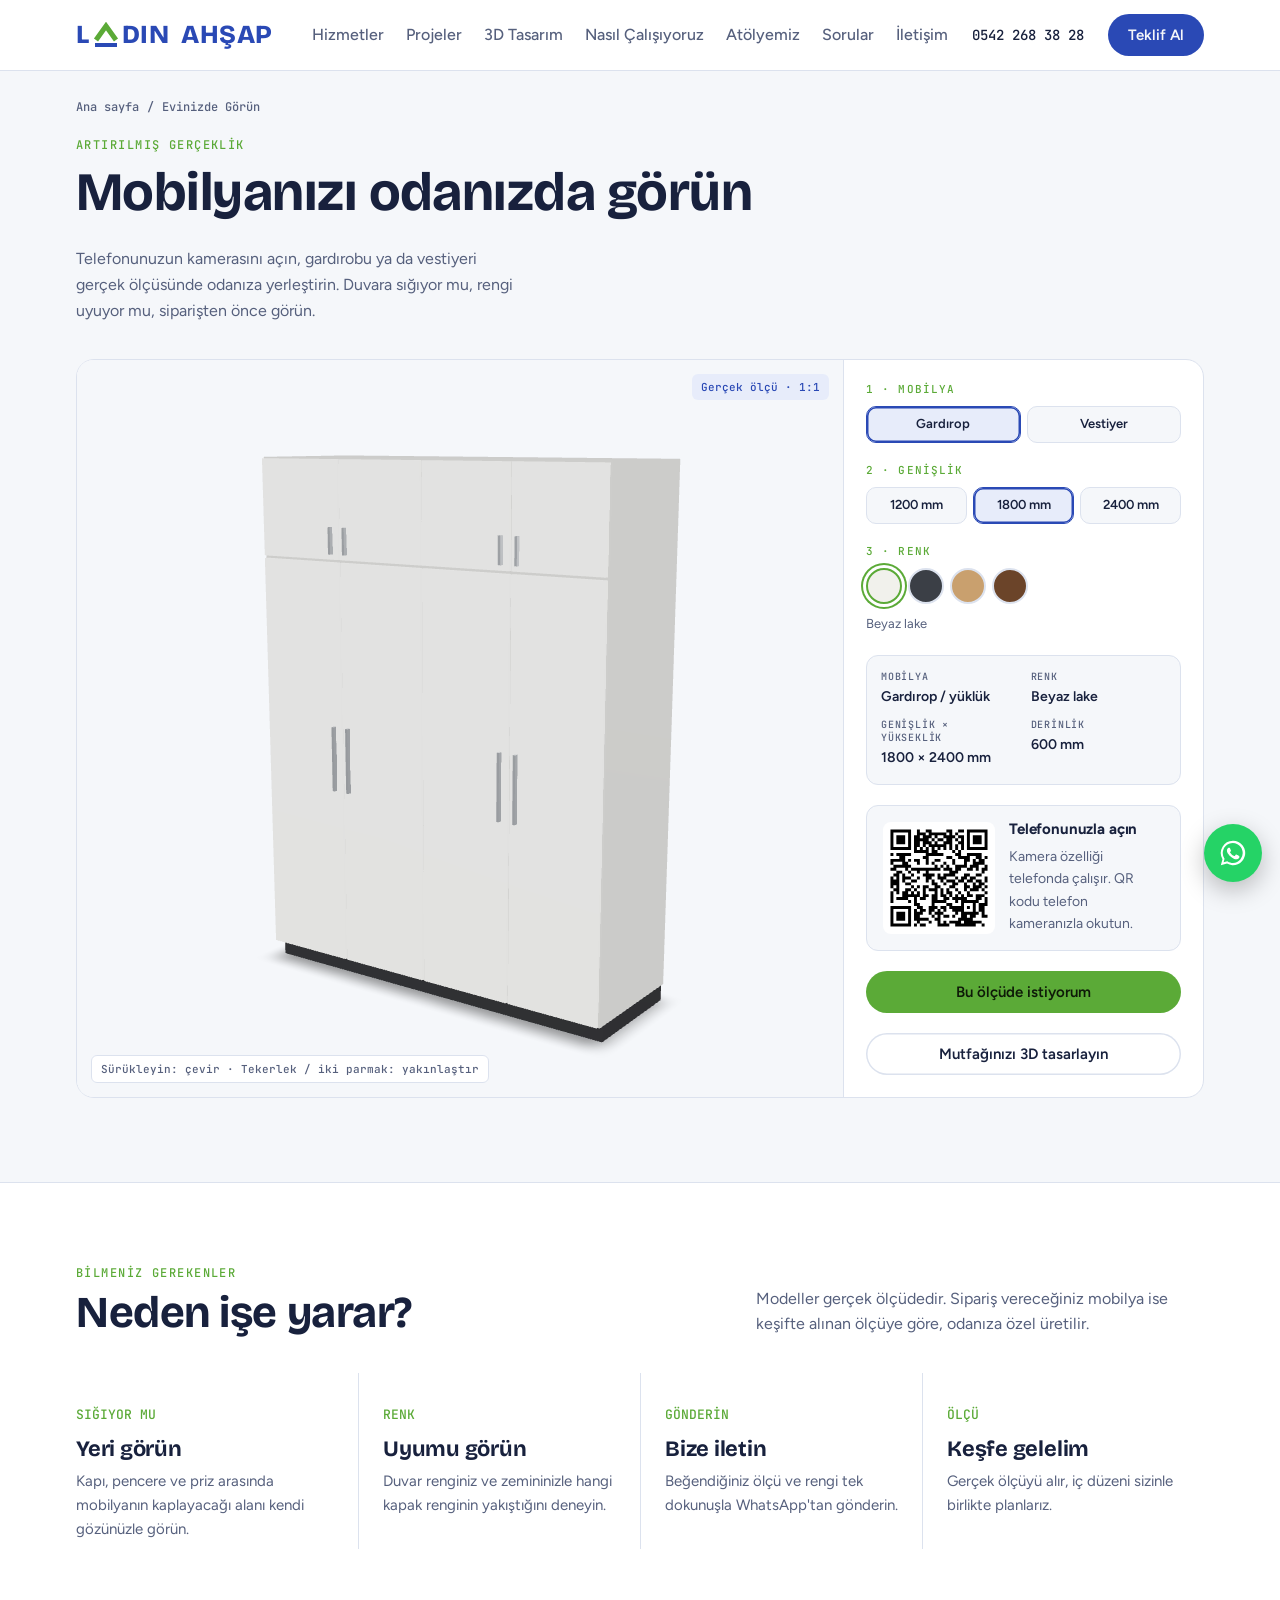
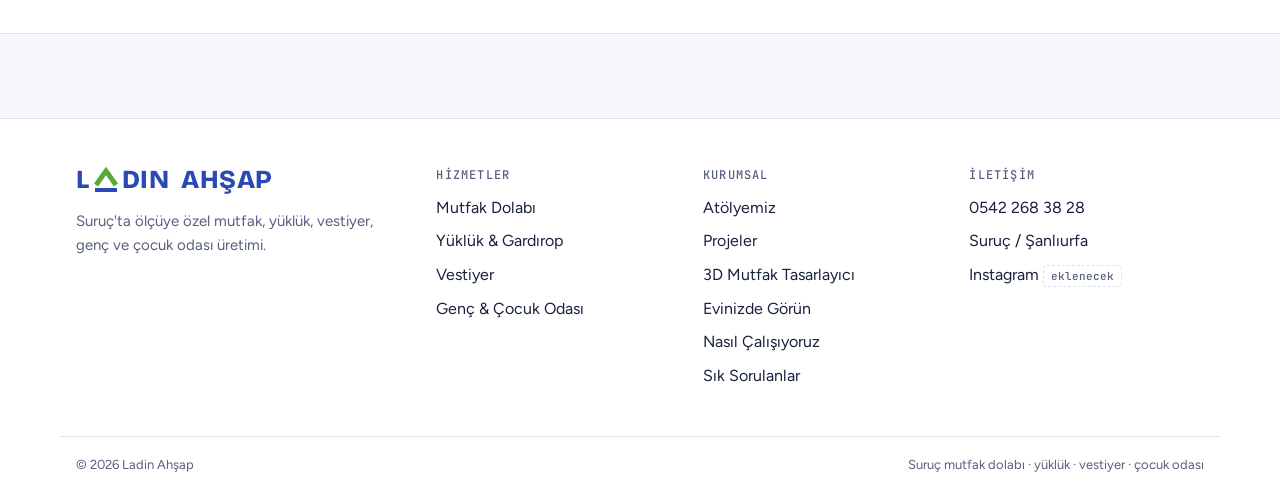
==== evinizde-gorun.html @ 5498b919 "Ladin Ahşap web sitesi önizleme" ====
<!doctype html>
<html lang="tr">
<head>
<meta charset="utf-8">
<meta name="robots" content="noindex, nofollow">
<meta name="viewport" content="width=device-width, initial-scale=1, viewport-fit=cover">
<title>Evinizde Görün · Ladin Ahşap Suruç</title>
<meta name="description" content="Gardırop ve vestiyeri telefon kameranızla gerçek ölçüsünde odanıza yerleştirin. Genişlik ve renk seçin, beğendiğinizi WhatsApp ile gönderin.">
<meta property="og:title" content="Evinizde Görün · Ladin Ahşap Suruç">
<meta property="og:description" content="Gardırop ve vestiyeri telefon kameranızla gerçek ölçüsünde odanıza yerleştirin. Genişlik ve renk seçin, beğendiğinizi WhatsApp ile gönderin.">
<meta property="og:type" content="website">
<meta property="og:locale" content="tr_TR">
<link rel="preconnect" href="https://fonts.googleapis.com">
<link rel="preconnect" href="https://fonts.gstatic.com" crossorigin>
<link rel="stylesheet" href="https://fonts.googleapis.com/css2?family=Bricolage+Grotesque:opsz,wght@12..96,500;12..96,700;12..96,800&family=Figtree:wght@400;500;600;700&family=JetBrains+Mono:wght@500&display=swap">
<link rel="stylesheet" href="css/site.css">
<link rel="icon" href="favicon.svg" type="image/svg+xml">
</head>
<body>

<header>
  <div class="wrap bar">
    <a class="logo" href="index.html" aria-label="Ladin Ahşap ana sayfa">
      <span>L</span>
      <svg viewBox="0 0 26 26" aria-hidden="true"><polyline points="3,18 13,4 23,18" fill="none" stroke="var(--green)" stroke-width="5"/><rect x="2" y="21" width="22" height="4" fill="var(--blue)"/></svg>
      <span>DIN</span><span class="w2">AHŞAP</span>
    </a>
    <button class="menu-btn" id="menu-btn" aria-expanded="false" aria-controls="nav" aria-label="Menüyü aç"><span></span></button>
    <nav id="nav" aria-label="Ana menü">
      <a href="index.html#hizmetler">Hizmetler</a>
      <a href="projeler.html">Projeler</a>
      <a href="3d-mutfak.html">3D Tasarım</a>
      <a href="index.html#surec">Nasıl Çalışıyoruz</a>
      <a href="index.html#atolye">Atölyemiz</a>
      <a href="index.html#sss">Sorular</a>
      <a href="index.html#iletisim">İletişim</a>
    </nav>
    <a class="phone" href="tel:+905422683828">0542 268 38 28</a>
    <a class="btn btn-blue" href="index.html#iletisim-yukluk">Teklif Al</a>
  </div>
</header>

<main>
  <div class="wrap"><nav class="crumbs" aria-label="Konum"><a href="index.html">Ana sayfa</a><span>/</span><span>Evinizde Görün</span></nav></div>
  <section class="block" style="padding-top:24px">
    <div class="wrap">
      <div class="head">
        <div><div class="eyebrow">Artırılmış gerçeklik</div><h1 style="font-size:clamp(34px,4.6vw,54px);margin-top:12px">Mobilyanızı odanızda görün</h1></div>
        <p>Telefonunuzun kamerasını açın, gardırobu ya da vestiyeri gerçek ölçüsünde odanıza yerleştirin. Duvara sığıyor mu, rengi uyuyor mu, siparişten önce görün.</p>
      </div>
      <div class="k3d">
        <div class="k3d-stage">
          <model-viewer id="arv" src="modeller/gardirop-1800-beyaz.glb" alt="Gardırop, 1800 mm genişlik, beyaz lake"
            ar ar-modes="webxr scene-viewer quick-look" ar-scale="fixed" ar-placement="floor"
            camera-controls touch-action="pan-y" camera-orbit="35deg 78deg auto" shadow-intensity="1" shadow-softness="0.8"
            environment-image="neutral" exposure="1.05" interaction-prompt="none">
            <button slot="ar-button" class="ar-btn" type="button"><svg viewBox="0 0 24 24" fill="none" stroke="currentColor" stroke-width="2" stroke-linecap="round" stroke-linejoin="round" aria-hidden="true"><path d="M3 7V5a2 2 0 0 1 2-2h2M17 3h2a2 2 0 0 1 2 2v2M21 17v2a2 2 0 0 1-2 2h-2M7 21H5a2 2 0 0 1-2-2v-2"/><path d="M12 7l5 3v5l-5 3-5-3v-5z"/></svg>Odanızda görün</button>
          </model-viewer>
          <span class="k3d-badge">Gerçek ölçü · 1:1</span>
          <p class="k3d-hint">Sürükleyin: çevir · Tekerlek / iki parmak: yakınlaştır</p>
        </div>
        <div class="k3d-panel">
          <div class="k3d-row"><span class="k3d-lbl">1 · Mobilya</span>
            <div class="seg two" id="ar-product" role="group"><button type="button" data-p="gardirop" aria-pressed="true">Gardırop</button><button type="button" data-p="vestiyer" aria-pressed="false">Vestiyer</button></div>
          </div>
          <div class="k3d-row"><span class="k3d-lbl">2 · Genişlik</span><div class="seg three" id="ar-width" role="group"></div></div>
          <div class="k3d-row"><span class="k3d-lbl">3 · Renk</span>
            <div class="k-sw ar-sw" id="ar-color" role="group"><button type="button" class="swatch" style="--c:#F1F1EC" data-c="beyaz" aria-pressed="true" aria-label="Beyaz lake" title="Beyaz lake"></button><button type="button" class="swatch" style="--c:#3B3F46" data-c="antrasit" aria-pressed="false" aria-label="Antrasit lake" title="Antrasit lake"></button><button type="button" class="swatch" style="--c:#C9A06E" data-c="mese" aria-pressed="false" aria-label="Meşe suntalam" title="Meşe suntalam"></button><button type="button" class="swatch" style="--c:#6B4429" data-c="ceviz" aria-pressed="false" aria-label="Ceviz suntalam" title="Ceviz suntalam"></button></div>
            <span class="k-sel" id="ar-cname">Beyaz lake</span>
          </div>
          <div class="k-sum" id="ar-sum" aria-live="polite"></div>
          <div class="ar-box" id="ar-how" hidden>
            <h3>Nasıl kullanılır?</h3>
            <ol><li>"Odanızda görün" butonuna dokunun.</li><li>Telefonu yavaşça yere doğru tutup gezdirin.</li><li>Mobilyayı parmağınızla sürükleyip duvara yaslayın.</li></ol>
          </div>
          <div class="ar-box ar-desk" id="ar-desk" hidden>
            <div id="ar-qr" aria-label="Bu sayfanın QR kodu"></div>
            <div><h3>Telefonunuzla açın</h3><p>Kamera özelliği telefonda çalışır. QR kodu telefon kameranızla okutun.</p></div>
          </div>
          <p class="ar-fail" id="ar-fail" hidden>Kamera açılamadı. Telefonunuzun artırılmış gerçeklik desteği olmayabilir; modeli yine de ekranda çevirip inceleyebilirsiniz.</p>
          <a class="btn btn-green" id="ar-wa" href="https://wa.me/905422683828?text=" target="_blank" rel="noopener">Bu ölçüde istiyorum</a>
          <a class="btn btn-ghost" href="3d-mutfak.html">Mutfağınızı 3D tasarlayın</a>
        </div>
      </div>
    </div>
  </section>

  <section class="block band">
    <div class="wrap">
      <div class="head"><div><div class="eyebrow">Bilmeniz gerekenler</div><h2>Neden işe yarar?</h2></div><p>Modeller gerçek ölçüdedir. Sipariş vereceğiniz mobilya ise keşifte alınan ölçüye göre, odanıza özel üretilir.</p></div>
      <div class="steps">
        <div class="step"><span class="n">SIĞIYOR MU</span><h3>Yeri görün</h3><p>Kapı, pencere ve priz arasında mobilyanın kaplayacağı alanı kendi gözünüzle görün.</p></div>
        <div class="step"><span class="n">RENK</span><h3>Uyumu görün</h3><p>Duvar renginiz ve zemininizle hangi kapak renginin yakıştığını deneyin.</p></div>
        <div class="step"><span class="n">GÖNDERİN</span><h3>Bize iletin</h3><p>Beğendiğiniz ölçü ve rengi tek dokunuşla WhatsApp'tan gönderin.</p></div>
        <div class="step"><span class="n">ÖLÇÜ</span><h3>Keşfe gelelim</h3><p>Gerçek ölçüyü alır, iç düzeni sizinle birlikte planlarız.</p></div>
      </div>
    </div>
  </section>
</main>

<footer>
  <div class="wrap foot">
    <div>
      <span class="logo" aria-label="Ladin Ahşap">
        <span>L</span>
      <svg viewBox="0 0 26 26" aria-hidden="true"><polyline points="3,18 13,4 23,18" fill="none" stroke="var(--green)" stroke-width="5"/><rect x="2" y="21" width="22" height="4" fill="var(--blue)"/></svg>
      <span>DIN</span><span class="w2">AHŞAP</span>
      </span>
      <p>Suruç'ta ölçüye özel mutfak, yüklük, vestiyer, genç ve çocuk odası üretimi.</p>
    </div>
    <div><h4>Hizmetler</h4><ul><li><a href="mutfak-dolabi.html">Mutfak Dolabı</a></li><li><a href="yukluk-gardirop.html">Yüklük & Gardırop</a></li><li><a href="vestiyer.html">Vestiyer</a></li><li><a href="genc-cocuk-odasi.html">Genç & Çocuk Odası</a></li></ul></div>
    <div><h4>Kurumsal</h4><ul><li><a href="index.html#atolye">Atölyemiz</a></li><li><a href="projeler.html">Projeler</a></li><li><a href="3d-mutfak.html">3D Mutfak Tasarlayıcı</a></li><li><a href="evinizde-gorun.html">Evinizde Görün</a></li><li><a href="index.html#surec">Nasıl Çalışıyoruz</a></li><li><a href="index.html#sss">Sık Sorulanlar</a></li></ul></div>
    <div><h4>İletişim</h4><ul><li>0542 268 38 28</li><li>Suruç / Şanlıurfa</li><li>Instagram <span class="draft">eklenecek</span></li></ul></div>
  </div>
  <div class="wrap legal"><span>© 2026 Ladin Ahşap</span><span>Suruç mutfak dolabı · yüklük · vestiyer · çocuk odası</span></div>
</footer>

<a class="wa" href="https://wa.me/905422683828?text=Merhaba%2C%20mutfak%20dolab%C4%B1%20i%C3%A7in%20%C3%B6l%C3%A7%C3%BC%20ve%20fiyat%20almak%20istiyorum." target="_blank" rel="noopener" aria-label="WhatsApp ile yazın">
  <svg viewBox="0 0 32 32" aria-hidden="true"><path fill="#fff" d="M16 3a13 13 0 0 0-11.2 19.6L3 29l6.6-1.7A13 13 0 1 0 16 3Zm0 23.6c-2 0-4-.6-5.7-1.6l-.4-.2-3.9 1 1-3.8-.3-.4A10.6 10.6 0 1 1 16 26.6Zm5.8-7.9c-.3-.2-1.9-.9-2.2-1-.3-.1-.5-.2-.7.2l-1 1.2c-.2.2-.4.2-.7.1a8.7 8.7 0 0 1-4.3-3.8c-.3-.5.3-.5.9-1.6.1-.2 0-.4 0-.5l-1-2.4c-.3-.6-.5-.5-.7-.5h-.6c-.2 0-.6.1-.9.4-.3.3-1.1 1.1-1.1 2.7s1.2 3.2 1.3 3.4c.2.2 2.3 3.5 5.6 4.9 2.1.9 2.9 1 4 .8.6-.1 1.9-.8 2.2-1.5.3-.7.3-1.4.2-1.5-.1-.2-.3-.3-.6-.4Z"/></svg>
</a>
<div class="mbar">
  <a class="btn btn-ghost" href="tel:+905422683828">Ara</a>
  <a class="btn wa-btn" href="https://wa.me/905422683828?text=Merhaba%2C%20mutfak%20dolab%C4%B1%20i%C3%A7in%20%C3%B6l%C3%A7%C3%BC%20ve%20fiyat%20almak%20istiyorum." target="_blank" rel="noopener">WhatsApp'tan Yaz</a>
</div>

<script src="js/site.js"></script>
<script type="module" src="js/vendor/model-viewer.min.js"></script>
<script src="js/vendor/qrcode.min.js"></script>
<script src="js/ar.js"></script>
</body>
</html>
---- css/site.css ----
/* Yerleşim: üretim çizimi dili. Ölçü çizgileri, mm etiketleri, ahşap numuneleri; logo mavisi + yeşil çatı */
:root{
  --paper:#F5F7FA; --surface:#FFFFFF; --ink:#18213D; --muted:#56607D;
  --blue:#2A49B5; --blue-soft:#E7ECFA; --green:#5BAA37; --wood:#B5825A; --line:#DCE2EE;
  --display:"Bricolage Grotesque", "Segoe UI", system-ui, sans-serif;
  --body:"Figtree", "Segoe UI", system-ui, sans-serif;
  --mono:"JetBrains Mono", ui-monospace, Consolas, monospace;
  --gutter:max(16px, env(safe-area-inset-left, 0px));
  --gutter-r:max(16px, env(safe-area-inset-right, 0px));
}
@media (prefers-color-scheme: dark){
  :root:not([data-theme="light"]){
    --paper:#0F1424; --surface:#161D33; --ink:#E7EBF5; --muted:#9BA4C0;
    --blue:#819BF2; --blue-soft:#1E2847; --green:#7CC95B; --wood:#CC9C70; --line:#29324E;
    color-scheme:dark;
  }
}
:root[data-theme="dark"]{
  --paper:#0F1424; --surface:#161D33; --ink:#E7EBF5; --muted:#9BA4C0;
  --blue:#819BF2; --blue-soft:#1E2847; --green:#7CC95B; --wood:#CC9C70; --line:#29324E;
  color-scheme:dark;
}
*{box-sizing:border-box}
html{scroll-behavior:smooth;scroll-padding-top:80px}
body{margin:0;background:var(--paper);color:var(--ink);font:400 16px/1.6 var(--body);-webkit-font-smoothing:antialiased}
img{max-width:100%;display:block}
a{color:inherit}
h1,h2,h3{font-family:var(--display);line-height:1.1;margin:0;text-wrap:balance;letter-spacing:-.01em}
p{margin:0}
button{font:inherit;color:inherit}
.wrap{max-width:1160px;margin:0 auto;padding-left:var(--gutter);padding-right:var(--gutter-r)}
.eyebrow{font:500 12px/1 var(--mono);letter-spacing:.12em;text-transform:uppercase;color:var(--green)}
.draft{font:500 11px/1.3 var(--mono);color:var(--muted);border:1px dashed var(--line);border-radius:4px;padding:3px 7px;display:inline-block;vertical-align:middle}
:focus-visible{outline:3px solid var(--green);outline-offset:2px}

/* Logo */
.logo{display:inline-flex;align-items:flex-end;gap:2px;font:800 26px/1 var(--display);color:var(--blue);text-decoration:none;letter-spacing:.02em;white-space:nowrap}
.logo svg{width:26px;height:26px;margin:0 1px}
.logo .w2{margin-left:10px}

/* Üst bar */
body::before{content:"";position:fixed;inset:0 0 auto;height:env(safe-area-inset-top,0px);z-index:60;background:var(--surface)}
header{position:sticky;top:env(safe-area-inset-top,0px);z-index:50;background:color-mix(in srgb,var(--surface) 92%,transparent);backdrop-filter:blur(8px);border-bottom:1px solid var(--line)}
.bar{display:flex;align-items:center;gap:24px;padding-block:14px}
nav{display:flex;gap:22px;margin-left:auto}
nav a{text-decoration:none;font-weight:500;color:var(--muted)}
nav a:hover{color:var(--ink)}
.phone{font:500 14px var(--mono);text-decoration:none;white-space:nowrap}
.menu-btn{display:none;margin-left:auto;background:none;border:1px solid var(--line);border-radius:10px;width:44px;height:44px;cursor:pointer;place-items:center}
.menu-btn span,.menu-btn span::before,.menu-btn span::after{display:block;width:18px;height:2px;background:var(--ink);position:relative;content:"";transition:transform .2s}
.menu-btn span::before{position:absolute;top:-6px}
.menu-btn span::after{position:absolute;top:6px}
.menu-btn[aria-expanded="true"] span{background:transparent}
.menu-btn[aria-expanded="true"] span::before{transform:translateY(6px) rotate(45deg)}
.menu-btn[aria-expanded="true"] span::after{transform:translateY(-6px) rotate(-45deg)}
.btn{display:inline-flex;align-items:center;justify-content:center;gap:8px;border:0;border-radius:999px;padding:12px 20px;font:600 15px var(--body);text-decoration:none;cursor:pointer;transition:transform .15s;white-space:nowrap}
.btn:hover{transform:translateY(-1px)}
.btn-blue{background:var(--blue);color:var(--paper)}
.btn-green{background:var(--green);color:#0E1A08}
.btn-ghost{background:transparent;color:var(--ink);box-shadow:inset 0 0 0 1.5px var(--line)}
@media (max-width:900px){
  .phone,.bar>.btn{display:none}
  .menu-btn{display:grid}
  nav{display:none;position:absolute;left:0;right:0;top:100%;flex-direction:column;gap:0;background:var(--surface);border-bottom:1px solid var(--line);padding:8px var(--gutter-r) 16px var(--gutter)}
  nav.open{display:flex}
  nav a{padding:12px 0;border-bottom:1px solid var(--line);font-size:17px;color:var(--ink)}
}

/* Hero */
.hero{padding-block:56px 56px}
.hero-grid{display:grid;grid-template-columns:1fr 1.05fr;gap:48px;align-items:center}
.hero-grid>*{min-width:0}
.hero h1{font-size:clamp(38px,5.4vw,64px);font-weight:800}
.hero h1 em{font-style:normal;color:var(--blue)}
.hero .lead{font-size:19px;color:var(--muted);max-width:30em;margin-top:20px}
.hero .ctas{display:flex;flex-wrap:wrap;gap:12px;margin-top:28px}
.hero .loc{margin-top:22px;font:500 13px var(--mono);color:var(--muted);display:flex;gap:8px;align-items:center}
.hero .loc::before{content:"";width:8px;height:8px;border-radius:50%;background:var(--green)}
.drawing{background:var(--surface);border:1px solid var(--line);border-radius:14px;padding:18px;margin:0;
  --door:#F3F3EF; --door-line:#18213D}
.drawing svg{width:100%;height:auto;display:block}
.drawing .cap{display:flex;justify-content:space-between;gap:12px;font:500 11px var(--mono);color:var(--muted);border-top:1px solid var(--line);padding-top:10px;margin-top:8px;flex-wrap:wrap}
.d-door{fill:var(--door);stroke:var(--door-line);stroke-width:1.6;transition:fill .35s}
.d-dl{stroke:var(--door-line);fill:none;stroke-width:1.6;transition:stroke .35s}
.d-handle{stroke:var(--door-line);stroke-width:3;stroke-linecap:round;opacity:.75;transition:stroke .35s}
.d-floor{stroke:var(--ink);stroke-width:1.6}
.d-thin{stroke:var(--muted);fill:none;stroke-width:1}
.d-dim{stroke:var(--green);stroke-width:1.2;fill:none}
.d-top{fill:var(--wood);stroke:var(--ink);stroke-width:1.6}
.d-txt{fill:var(--green);font:500 12px var(--mono)}
.d-bg{fill:var(--surface)}
.picker{display:flex;align-items:center;gap:10px;flex-wrap:wrap;margin-top:12px}
.picker .lbl{font:500 11px var(--mono);color:var(--muted);text-transform:uppercase;letter-spacing:.08em;margin-right:4px}
.swatch{width:30px;height:30px;border-radius:50%;border:2px solid var(--line);cursor:pointer;padding:0;background:var(--c)}
.swatch[aria-pressed="true"]{border-color:var(--green);box-shadow:0 0 0 3px var(--surface),0 0 0 5px var(--green)}
@media (prefers-reduced-motion:reduce){.d-door,.d-dl,.d-handle{transition:none}}
@media (max-width:900px){.hero-grid{grid-template-columns:1fr}.hero{padding-block:36px}}

/* Güven şeridi */
.strip{background:var(--blue);color:var(--paper)}
.strip ul{list-style:none;margin:0 auto;display:grid;grid-template-columns:repeat(4,1fr);gap:16px;padding-block:22px}
.strip li{display:flex;gap:10px;align-items:center;font-weight:600}
.strip li::before{content:"";width:10px;height:10px;flex:none;background:var(--green);clip-path:polygon(50% 0,100% 100%,0 100%)}
@media (max-width:760px){.strip ul{grid-template-columns:1fr 1fr}}

section.block{padding-block:84px}
.head{display:flex;justify-content:space-between;align-items:end;gap:24px;margin-bottom:36px;flex-wrap:wrap}
.head h2{font-size:clamp(30px,3.6vw,44px);font-weight:700;margin-top:10px;max-width:16em}
.head p{color:var(--muted);max-width:28em}
@media (max-width:700px){section.block{padding-block:56px}}

/* Hizmetler */
.services{display:grid;grid-template-columns:repeat(4,1fr);gap:18px}
.svc{background:var(--surface);border:1px solid var(--line);border-radius:14px;overflow:hidden;display:flex;flex-direction:column;text-decoration:none;transition:border-color .2s}
.svc:hover{border-color:var(--blue)}
.svc .art{background:var(--blue-soft);aspect-ratio:4/3;max-width:100%;display:grid;place-items:center;padding:14px}
.svc .art svg{width:100%;height:100%}
.svc .art .s{stroke:var(--blue);stroke-width:1.8;fill:none;stroke-linejoin:round;stroke-linecap:round}
.svc .art .w{fill:var(--wood);stroke:var(--blue);stroke-width:1.8}
.svc .art .dm{stroke:var(--green);stroke-width:1.2;fill:none}
.svc .art text{fill:var(--green);font:500 10px var(--mono)}
.svc .body{padding:18px 18px 20px;display:flex;flex-direction:column;gap:8px;flex:1}
.svc h3{font-size:21px}
.svc p{color:var(--muted);font-size:15px}
.svc .more{margin-top:auto;padding-top:6px;font-weight:600;color:var(--blue)}
@media (max-width:980px){.services{grid-template-columns:1fr 1fr}}
@media (max-width:520px){.services{grid-template-columns:1fr}}

/* Ahşap/lake numune dokuları */
.t-white{background:linear-gradient(90deg,transparent 49.6%,rgba(24,33,61,.14) 49.6% 50.4%,transparent 50.4%),linear-gradient(160deg,#FBFBF8,#E9E9E3)}
.t-anthracite{background:linear-gradient(90deg,transparent 32.8%,rgba(255,255,255,.12) 32.8% 33.4%,transparent 33.4% 66.2%,rgba(255,255,255,.12) 66.2% 66.8%,transparent 66.8%),linear-gradient(160deg,#4A4F57,#2F3339)}
.t-walnut{background:repeating-linear-gradient(92deg,rgba(0,0,0,.08) 0 2px,transparent 2px 9px,rgba(255,255,255,.05) 9px 11px,transparent 11px 19px),linear-gradient(170deg,#8A5A3B,#5E3B26)}
.t-oak{background:repeating-linear-gradient(88deg,rgba(90,55,25,.12) 0 1px,transparent 1px 7px,rgba(90,55,25,.07) 7px 9px,transparent 9px 16px),linear-gradient(170deg,#D9B68A,#BF9666)}
.t-sage{background:linear-gradient(0deg,transparent 49.4%,rgba(255,255,255,.25) 49.4% 50.6%,transparent 50.6%),linear-gradient(160deg,#A7B8A0,#869A7F)}
.t-blue{background:linear-gradient(90deg,transparent 49.6%,rgba(255,255,255,.2) 49.6% 50.4%,transparent 50.4%),linear-gradient(160deg,#7F96C9,#5A73AE)}
.t-cream{background:linear-gradient(90deg,transparent 49.6%,rgba(60,40,10,.12) 49.6% 50.4%,transparent 50.4%),linear-gradient(160deg,#EFE6D6,#DCCFB8)}
.t-gloss{background:linear-gradient(115deg,rgba(255,255,255,.55) 0 18%,transparent 18% 30%,rgba(255,255,255,.25) 30% 34%,transparent 34%),linear-gradient(160deg,#9B2F3A,#6E1E27)}

/* Süreç */
.band{background:var(--surface);border-block:1px solid var(--line)}
.steps{display:grid;grid-template-columns:repeat(4,1fr)}
.step{padding:28px 24px 8px;border-left:1px solid var(--line)}
.step:first-child{border-left:0;padding-left:0}
.step .n{font:500 13px var(--mono);color:var(--green)}
.step h3{font-size:22px;margin:10px 0 8px}
.step p{color:var(--muted);font-size:15px}
.step .t{display:inline-block;margin-top:14px;font:500 12px var(--mono);color:var(--blue);background:var(--blue-soft);padding:4px 8px;border-radius:4px}
@media (max-width:860px){.steps{grid-template-columns:1fr 1fr;row-gap:24px}.step:nth-child(3){border-left:0;padding-left:0}}
@media (max-width:520px){.steps{grid-template-columns:1fr}.step{border-left:0;padding-left:0;border-top:1px solid var(--line)}.step:first-child{border-top:0}}

/* Projeler */
.filters{display:flex;gap:8px;flex-wrap:wrap;margin-bottom:20px}
.filters button{background:var(--surface);border:1px solid var(--line);border-radius:999px;padding:8px 16px;cursor:pointer;font-weight:600;font-size:14px;color:var(--muted)}
.filters button[aria-pressed="true"]{background:var(--ink);color:var(--paper);border-color:var(--ink)}
.filters .count{font:500 11px var(--mono);margin-left:6px;opacity:.7}
.projects{display:grid;grid-template-columns:repeat(3,1fr);grid-auto-rows:220px;grid-auto-flow:dense;gap:14px}
.proj{border-radius:12px;position:relative;overflow:hidden;min-width:0}
.proj.big{grid-row:span 2}
.proj .tag{position:absolute;left:12px;bottom:12px;right:12px;font:500 12px/1.4 var(--mono);background:rgba(15,20,36,.78);color:#F5F7FA;padding:8px 10px;border-radius:6px}
.proj .tag b{display:block;font:600 14px var(--body)}
@media (max-width:860px){.projects{grid-template-columns:1fr 1fr}}
@media (max-width:520px){.projects{grid-template-columns:1fr;grid-auto-rows:200px}.proj.big{grid-row:span 1}}

/* Malzeme */
.materials{display:grid;grid-template-columns:repeat(8,1fr);gap:12px}
.mat{display:flex;flex-direction:column;gap:8px}
.mat .chip{aspect-ratio:1;max-width:100%;border-radius:10px;border:1px solid var(--line)}
.mat b{font-size:14px;font-weight:600;line-height:1.2}
.mat span{font:500 11px var(--mono);color:var(--muted)}
@media (max-width:860px){.materials{grid-template-columns:repeat(4,1fr)}}
.why{display:grid;grid-template-columns:repeat(3,1fr);gap:28px;margin-top:48px;padding-top:36px;border-top:1px solid var(--line)}
.why h3{font-size:19px;margin-bottom:6px}
.why p{color:var(--muted);font-size:15px}
@media (max-width:760px){.why{grid-template-columns:1fr}}

/* Atölye */
.shop{display:grid;grid-template-columns:1.1fr 1fr;gap:48px;align-items:center}
.shop>*{min-width:0}
.shop figure{margin:0;border-radius:14px;overflow:hidden;border:1px solid var(--line);background:var(--surface)}
.shop figcaption{font:500 12px var(--mono);color:var(--muted);padding:10px 14px}
.shop h2{font-size:clamp(30px,3.6vw,44px);margin:10px 0 16px}
.shop p+p{margin-top:12px}
.shop p{color:var(--muted)}
.facts{display:grid;grid-template-columns:auto 1fr;gap:10px 18px;margin:24px 0 0;font-size:15px}
.facts dt{font:500 12px/1.9 var(--mono);color:var(--green);text-transform:uppercase;letter-spacing:.08em}
.facts dd{margin:0}
@media (max-width:860px){.shop{grid-template-columns:1fr}}

/* Yorumlar */
.reviews{display:grid;grid-template-columns:repeat(3,1fr);gap:18px}
.rev{background:var(--surface);border:1px solid var(--line);border-radius:14px;padding:22px;display:flex;flex-direction:column;gap:14px}
.rev .stars{color:var(--green);letter-spacing:2px}
.rev .who{margin-top:auto;font-size:14px;color:var(--muted)}
@media (max-width:860px){.reviews{grid-template-columns:1fr}}

/* SSS */
.faq-grid{display:grid;grid-template-columns:1fr 1.6fr;gap:48px}
.faq-grid>*{min-width:0}
.faq-grid h2{font-size:clamp(30px,3.6vw,44px);margin:10px 0 16px}
.faq-grid .side p{color:var(--muted)}
.faq details{border-bottom:1px solid var(--line)}
.faq details:first-child{border-top:1px solid var(--line)}
.faq summary{cursor:pointer;list-style:none;display:flex;justify-content:space-between;gap:16px;padding:20px 0;font:600 18px var(--body)}
.faq summary::-webkit-details-marker{display:none}
.faq summary::after{content:"+";font:500 22px/1 var(--mono);color:var(--green);transition:transform .2s}
.faq details[open] summary::after{transform:rotate(45deg)}
.faq details p{color:var(--muted);padding-bottom:20px;max-width:40em}
@media (max-width:860px){.faq-grid{grid-template-columns:1fr;gap:20px}}

/* Teklif */
.quote{background:var(--blue);color:var(--paper);border-radius:20px;padding:48px;display:grid;grid-template-columns:1fr 1.1fr;gap:48px}
.quote>*{min-width:0}
.quote h2{font-size:clamp(30px,3.6vw,44px);margin:10px 0 14px}
.quote .side p{opacity:.85}
.quote .big-phone{font:500 clamp(22px,2.6vw,30px) var(--mono);margin-top:24px;display:block;text-decoration:none}
.quote .hours{margin-top:8px;font-size:14px;opacity:.75}
form{display:grid;grid-template-columns:1fr 1fr;gap:14px}
form .full{grid-column:1/-1}
label{display:flex;flex-direction:column;gap:6px;font-size:13px;font-weight:600}
input,select,textarea{font:400 16px var(--body);padding:12px 14px;border-radius:10px;border:1px solid transparent;background:var(--surface);color:var(--ink);width:100%}
textarea{resize:vertical;min-height:84px}
.file{display:flex;align-items:center;gap:12px;flex-wrap:wrap;background:color-mix(in srgb,var(--paper) 12%,transparent);border:1.5px dashed color-mix(in srgb,var(--paper) 45%,transparent);border-radius:10px;padding:12px 14px;font-weight:500;cursor:pointer}
.file input{position:absolute;opacity:0;width:1px;height:1px}
.thumbs{display:flex;gap:8px;flex-wrap:wrap}
.thumbs img{width:52px;height:52px;object-fit:cover;border-radius:6px}
.err{color:#FFD6D6;font-size:13px;font-weight:600}
.result{grid-column:1/-1;background:color-mix(in srgb,var(--paper) 14%,transparent);border-radius:10px;padding:14px;font-size:14px}
@media (max-width:860px){.quote{grid-template-columns:1fr;padding:28px 20px}form{grid-template-columns:1fr}}

/* Alt bilgi */
footer{border-top:1px solid var(--line);margin-top:84px;background:var(--surface)}
.foot{display:grid;grid-template-columns:1.4fr 1fr 1fr 1fr;gap:32px;padding-block:48px}
.foot h4{font:500 12px var(--mono);letter-spacing:.1em;text-transform:uppercase;color:var(--muted);margin:0 0 12px}
.foot ul{list-style:none;margin:0;padding:0;display:grid;gap:8px}
.foot a{text-decoration:none}
.foot p{color:var(--muted);font-size:15px;margin-top:14px;max-width:24em}
.legal{border-top:1px solid var(--line);padding-block:18px;font-size:13px;color:var(--muted);display:flex;justify-content:space-between;gap:12px;flex-wrap:wrap}
@media (max-width:860px){.foot{grid-template-columns:1fr 1fr}}

/* Sabit WhatsApp (masaüstü) ve alt çubuk (mobil) */
.wa{position:fixed;right:calc(18px + env(safe-area-inset-right,0px));bottom:calc(18px + env(safe-area-inset-bottom,0px));z-index:70;width:58px;height:58px;border-radius:50%;background:#25D366;display:grid;place-items:center;box-shadow:0 8px 24px rgba(0,0,0,.25)}
.wa svg{width:30px;height:30px}
.mbar{display:none}
@media (max-width:700px){
  .wa{display:none}
  .mbar{display:grid;grid-template-columns:1fr 1.4fr;gap:10px;position:fixed;left:0;right:0;bottom:0;z-index:70;background:var(--surface);border-top:1px solid var(--line);
    padding:10px var(--gutter-r) calc(10px + env(safe-area-inset-bottom,0px)) var(--gutter)}
  .mbar .btn{padding:14px 12px}
  .mbar .wa-btn{background:#25D366;color:#06210F}
  body{padding-bottom:76px}
}

@media (prefers-reduced-motion:reduce){html{scroll-behavior:auto}.btn,.faq summary::after{transition:none}}

/* ---------- Hizmet alt sayfaları ---------- */
.crumbs{font:500 12px var(--mono);color:var(--muted);display:flex;gap:8px;flex-wrap:wrap;padding-top:28px}
.crumbs a{text-decoration:none}
.crumbs a:hover{color:var(--ink)}
.sub-hero{padding-block:24px 64px}
.sub-hero .grid{display:grid;grid-template-columns:1fr 1fr;gap:48px;align-items:center}
.sub-hero .grid>*{min-width:0}
.sub-hero h1{font-size:clamp(36px,5vw,58px);font-weight:800;margin-top:14px}
.sub-hero h1 em{font-style:normal;color:var(--blue)}
.sub-hero .lead{font-size:18px;color:var(--muted);margin-top:18px;max-width:32em}
.sub-hero .ctas{display:flex;flex-wrap:wrap;gap:12px;margin-top:26px}
.art-lg{background:var(--blue-soft);border-radius:16px;padding:28px;aspect-ratio:4/3;max-width:100%;display:grid;place-items:center}
.art-lg svg{width:100%;height:100%}
.art-lg .s{stroke:var(--blue);stroke-width:1.4;fill:none;stroke-linejoin:round;stroke-linecap:round}
.art-lg .w{fill:var(--wood);stroke:var(--blue);stroke-width:1.4}
.art-lg .dm{stroke:var(--green);stroke-width:1;fill:none}
.art-lg text{fill:var(--green);font:500 8px var(--mono)}
@media (max-width:860px){.sub-hero .grid{grid-template-columns:1fr}}

.models{display:grid;grid-template-columns:repeat(4,1fr);gap:18px}
.model{background:var(--surface);border:1px solid var(--line);border-radius:14px;overflow:hidden;display:flex;flex-direction:column}
.model .sw{aspect-ratio:3/2;max-width:100%}
.model .body{padding:16px 18px 20px;display:flex;flex-direction:column;gap:6px}
.model h3{font-size:19px}
.model p{color:var(--muted);font-size:15px}
.model .fit{font:500 11px var(--mono);color:var(--blue);margin-top:4px}
@media (max-width:980px){.models{grid-template-columns:1fr 1fr}}
@media (max-width:520px){.models{grid-template-columns:1fr}}

.two{display:grid;grid-template-columns:1fr 1fr;gap:48px}
.two>*{min-width:0}
.two h2{font-size:clamp(26px,3vw,36px);margin:10px 0 20px}
.checks{list-style:none;padding:0;margin:0;display:grid;gap:12px}
.checks li{display:flex;gap:12px;align-items:flex-start}
.checks li::before{content:"";flex:none;width:18px;height:18px;margin-top:3px;border-radius:50%;background:var(--green) url("data:image/svg+xml,%3Csvg xmlns='http://www.w3.org/2000/svg' viewBox='0 0 18 18'%3E%3Cpath d='M5 9.5l2.5 2.5L13 6.5' fill='none' stroke='%230E1A08' stroke-width='2' stroke-linecap='round' stroke-linejoin='round'/%3E%3C/svg%3E") center/18px no-repeat}
.dims-wrap{overflow-x:auto}
.dims{width:100%;border-collapse:collapse;font-size:15px}
.dims th,.dims td{text-align:left;padding:12px 10px;border-bottom:1px solid var(--line)}
.dims th{font:500 11px var(--mono);text-transform:uppercase;letter-spacing:.08em;color:var(--muted)}
.dims td.mm{font:500 14px var(--mono);color:var(--blue);white-space:nowrap;font-variant-numeric:tabular-nums}
.dims-note{font-size:13px;color:var(--muted);margin-top:12px}
@media (max-width:860px){.two{grid-template-columns:1fr;gap:40px}}

.plan{display:grid;grid-template-columns:1.2fr 1fr;gap:40px;align-items:center;background:var(--surface);border:1px solid var(--line);border-radius:16px;padding:28px}
.plan>*{min-width:0}
.plan-tabs{display:flex;gap:8px;flex-wrap:wrap;margin-bottom:18px}
.plan-tabs button{background:var(--paper);border:1px solid var(--line);border-radius:999px;padding:8px 16px;cursor:pointer;font-weight:600;font-size:14px;color:var(--muted)}
.plan-tabs button[aria-pressed="true"]{background:var(--blue);color:var(--paper);border-color:var(--blue)}
.plan-svg{width:100%;height:auto;display:block}
.plan-svg .room{fill:var(--paper);stroke:var(--ink);stroke-width:3}
.plan-svg .ct{fill:var(--wood);stroke:var(--ink);stroke-width:1.5}
.plan-svg .door{fill:none;stroke:var(--muted);stroke-width:1;stroke-dasharray:3 3}
.plan-svg .dm{stroke:var(--green);stroke-width:1}
.plan-svg text{fill:var(--green);font:500 10px var(--mono)}
.plan-note h3{font-size:24px;margin-bottom:8px}
.plan-note p{color:var(--muted)}
.plan-note .meta{font:500 12px var(--mono);color:var(--blue);margin:12px 0 18px}
@media (max-width:860px){.plan{grid-template-columns:1fr;padding:20px}}

.cta-band{background:var(--blue);color:var(--paper);border-radius:20px;padding:40px 48px;display:flex;justify-content:space-between;align-items:center;gap:24px;flex-wrap:wrap}
.cta-band h2{font-size:clamp(26px,3vw,36px)}
.cta-band p{opacity:.85;margin-top:8px}
.cta-band .acts{display:flex;gap:12px;flex-wrap:wrap}
.cta-band .btn-ghost{color:var(--paper);box-shadow:inset 0 0 0 1.5px color-mix(in srgb,var(--paper) 50%,transparent)}
@media (max-width:700px){.cta-band{padding:28px 20px}}

.others{display:grid;grid-template-columns:repeat(3,1fr);gap:14px}
.others a{display:flex;justify-content:space-between;align-items:center;gap:12px;background:var(--surface);border:1px solid var(--line);border-radius:12px;padding:18px 20px;text-decoration:none;font:600 17px var(--body)}
.others a:hover{border-color:var(--blue)}
.others a span{color:var(--blue)}
@media (max-width:760px){.others{grid-template-columns:1fr}}

/* ---------- Galeri büyütme ---------- */
.proj{cursor:zoom-in}
.proj img{position:absolute;inset:0;width:100%;height:100%;object-fit:cover}
.proj:focus-visible{outline:3px solid var(--green);outline-offset:3px}
.kvkk{font-size:12px;opacity:.75;margin-top:-4px}
.lb{border:0;padding:0;background:transparent;width:min(1000px,94vw);max-width:94vw;max-height:94vh;overflow:visible;color:#F5F7FA}
.lb::backdrop{background:rgba(9,12,22,.88)}
.lb-view{width:100%;aspect-ratio:3/2;max-height:78vh;border-radius:12px;overflow:hidden;position:relative}
.lb-view img{width:100%;height:100%;object-fit:contain;background:#0B0F1C}
.lb-cap{display:flex;justify-content:space-between;align-items:center;gap:16px;padding:14px 2px;flex-wrap:wrap}
.lb-cap b{font:600 17px var(--body);display:block}
.lb-cap span{font:500 12px var(--mono);opacity:.75}
.lb-nav{display:flex;gap:8px}
.lb-nav button,.lb-close{width:44px;height:44px;border-radius:50%;border:0;background:rgba(255,255,255,.14);color:#F5F7FA;font:500 20px/1 var(--mono);cursor:pointer}
.lb-nav button:hover,.lb-close:hover{background:rgba(255,255,255,.26)}
.lb-close{position:absolute;top:-54px;right:0}

/* ---------- Fotoğraflı tasarım ---------- */
.stock-b,.proj.stock::after{position:absolute;top:10px;right:10px;font:500 10px/1 var(--mono);letter-spacing:.04em;background:rgba(15,20,36,.62);color:#F5F7FA;padding:5px 7px;border-radius:4px;pointer-events:none}
.proj.stock::after{content:"Temsili görsel"}

/* Fotoğraflı açılış */
.hero-photo{position:relative;color:#FFFFFF;background:#151A2B url("../img/foto/hero-ada-mutfak.jpg") center/cover no-repeat;overflow:hidden}
.hero-photo::before{content:"";position:absolute;inset:0;background:linear-gradient(90deg,rgba(11,15,30,.9) 0%,rgba(11,15,30,.7) 42%,rgba(11,15,30,.2) 100%)}
.hero-photo .wrap{position:relative;display:grid;grid-template-columns:1.25fr .75fr;gap:40px;align-items:end;padding-block:110px 96px}
.hero-photo .wrap>*{min-width:0}
.hero-photo h1{font-size:clamp(40px,6vw,72px);font-weight:800;line-height:1.02;margin-top:16px}
.hero-photo h1 em{font-style:normal;color:#9FB4FF}
.hero-photo .lead{font-size:19px;color:rgba(255,255,255,.84);max-width:32em;margin-top:22px}
.hero-photo .ctas{display:flex;flex-wrap:wrap;gap:12px;margin-top:30px}
.hero-photo .btn-ghost{color:#FFFFFF;box-shadow:inset 0 0 0 1.5px rgba(255,255,255,.55)}
.hero-photo .eyebrow{color:#8EDB6A}
.hero-photo .stock-b{top:auto;bottom:14px;right:max(16px, env(safe-area-inset-right, 0px))}
.hero-card{background:rgba(255,255,255,.1);backdrop-filter:blur(10px);-webkit-backdrop-filter:blur(10px);border:1px solid rgba(255,255,255,.22);border-radius:16px;padding:22px 22px 24px}
.hero-card h2{font:700 20px/1.2 var(--display);margin-bottom:14px}
.hero-card ul{list-style:none;margin:0 0 18px;padding:0;display:grid;gap:10px;font-size:15px}
.hero-card li{display:flex;gap:10px;align-items:flex-start}
.hero-card li::before{content:"";flex:none;width:9px;height:9px;margin-top:7px;background:#8EDB6A;clip-path:polygon(50% 0,100% 100%,0 100%)}
.hero-card .tel{font:500 24px var(--mono);color:#FFFFFF;text-decoration:none;display:block}
.hero-card small{display:block;opacity:.7;margin-top:4px;font-size:13px}
@media (max-width:900px){
  .hero-photo::before{background:linear-gradient(180deg,rgba(11,15,30,.55) 0%,rgba(11,15,30,.9) 60%)}
  .hero-photo .wrap{grid-template-columns:1fr;padding-block:72px 64px}
}

/* Hizmet kartı fotoğrafı */
.svc .ph{position:relative;aspect-ratio:4/3;max-width:100%;overflow:hidden;background:var(--blue-soft)}
.svc .ph img{width:100%;height:100%;object-fit:cover;transition:transform .5s}
.svc:hover .ph img{transform:scale(1.04)}

/* Renk deneme bölümü */
.try{display:grid;grid-template-columns:.9fr 1.1fr;gap:56px;align-items:center}
.try>*{min-width:0}
.try h2{font-size:clamp(30px,3.6vw,44px);margin:10px 0 16px}
.try p{color:var(--muted)}
.try .checks{margin-top:22px}

/* Atölye kolajı */
.collage{display:grid;grid-template-columns:1fr 1fr;gap:12px}
.collage figure{margin:0;border-radius:14px;overflow:hidden;border:1px solid var(--line);background:var(--surface);position:relative}
.collage figure:first-child{grid-column:1/-1}
.collage img{width:100%;height:100%;object-fit:cover;aspect-ratio:4/3}
.collage figure:first-child img{aspect-ratio:auto}
.collage figcaption{font:500 12px var(--mono);color:var(--muted);padding:10px 14px}

/* Fotoğraflı çağrı bandı */
.photo-cta{position:relative;border-radius:20px;overflow:hidden;color:#FFFFFF;background:#151A2B url("../img/foto/mutfak-ahsap-ada.jpg") center/cover no-repeat}
.photo-cta::before{content:"";position:absolute;inset:0;background:linear-gradient(90deg,rgba(11,15,30,.9),rgba(11,15,30,.45))}
.photo-cta .in{position:relative;padding:72px 56px;max-width:640px}
.photo-cta h2{font-size:clamp(30px,4vw,48px)}
.photo-cta p{color:rgba(255,255,255,.84);margin-top:14px;font-size:18px}
.photo-cta .acts{display:flex;gap:12px;flex-wrap:wrap;margin-top:28px}
.photo-cta .btn-ghost{color:#FFFFFF;box-shadow:inset 0 0 0 1.5px rgba(255,255,255,.55)}
@media (max-width:700px){.photo-cta .in{padding:44px 22px}}

/* Alt sayfa açılış fotoğrafı + mini çizim */
.sub-photo{position:relative;border-radius:16px;overflow:hidden;aspect-ratio:4/3;max-width:100%;background:var(--blue-soft)}
.sub-photo img{width:100%;height:100%;object-fit:cover}
.art-mini{position:absolute;left:14px;bottom:14px;width:42%;max-width:220px;background:var(--surface);border:1px solid var(--line);border-radius:12px;padding:10px;box-shadow:0 10px 30px rgba(0,0,0,.18)}
.art-mini svg{width:100%;height:auto;display:block}
.art-mini .s{stroke:var(--blue);stroke-width:1.6;fill:none;stroke-linejoin:round;stroke-linecap:round}
.art-mini .w{fill:var(--wood);stroke:var(--blue);stroke-width:1.6}
.art-mini .dm{stroke:var(--green);stroke-width:1.1;fill:none}
.art-mini text{fill:var(--green);font:500 9px var(--mono)}
@media (max-width:860px){.try{grid-template-columns:1fr;gap:32px}}
@media (prefers-reduced-motion:reduce){.svc .ph img{transition:none}}

/* ---------- 3D Mutfak Tasarlayıcı ---------- */
.k3d{display:grid;grid-template-columns:minmax(0,1fr) 360px;border:1px solid var(--line);border-radius:18px;overflow:hidden;background:var(--surface)}
.k3d-stage{position:relative;min-height:600px;background:var(--paper)}
.k3d-canvas{position:absolute;inset:0}
.k3d-canvas canvas{display:block;width:100%;height:100%;touch-action:none;cursor:grab}
.k3d-canvas canvas:active{cursor:grabbing}
.k3d-fallback{position:absolute;inset:0;display:grid;place-items:center;padding:24px;text-align:center;color:var(--muted)}
.k3d-views{position:absolute;top:14px;left:14px;display:flex;gap:4px;background:var(--surface);border:1px solid var(--line);border-radius:999px;padding:4px;box-shadow:0 4px 14px rgba(0,0,0,.08)}
.k3d-views button{border:0;background:transparent;border-radius:999px;padding:7px 14px;font:600 13px var(--body);color:var(--muted);cursor:pointer}
.k3d-views button[aria-pressed="true"]{background:var(--ink);color:var(--paper)}
.k3d-hint{position:absolute;left:14px;bottom:14px;font:500 11px var(--mono);color:var(--muted);background:var(--surface);border:1px solid var(--line);border-radius:6px;padding:6px 9px;pointer-events:none}
.k3d-badge{position:absolute;top:14px;right:14px;font:500 11px var(--mono);color:var(--blue);background:var(--blue-soft);border-radius:6px;padding:6px 9px;pointer-events:none}
.k3d-panel{padding:22px;border-left:1px solid var(--line);display:flex;flex-direction:column;gap:20px}
.k3d-row{display:flex;flex-direction:column;gap:10px}
.k3d-lbl{font:500 11px var(--mono);letter-spacing:.1em;text-transform:uppercase;color:var(--green)}
.seg{display:grid;grid-template-columns:repeat(4,1fr);gap:6px}
.seg.three{grid-template-columns:repeat(3,1fr)}
.seg.two{grid-template-columns:repeat(2,1fr)}
.seg button{border:1px solid var(--line);background:var(--paper);border-radius:10px;padding:10px 6px;font:600 13px var(--body);color:var(--ink);cursor:pointer;display:flex;flex-direction:column;align-items:center;gap:6px;line-height:1.15}
.seg button[aria-pressed="true"]{border-color:var(--blue);box-shadow:inset 0 0 0 1.5px var(--blue);background:var(--blue-soft)}
.seg svg{width:34px;height:26px}
.seg svg .w{fill:var(--wood);stroke:var(--ink);stroke-width:1.2}
.seg svg .r{fill:none;stroke:var(--ink);stroke-width:1.2}
.seg .chip{width:100%;height:16px;border-radius:4px;border:1px solid var(--line)}
.chip-mermer{background:linear-gradient(115deg,#F4F3F0 0 30%,#C9CACE 31%,#F4F3F0 33% 70%,#D5D6D9 71%,#F4F3F0 73%)}
.chip-granit{background:radial-gradient(circle at 20% 40%,#6A6B70 1px,transparent 2px) 0 0/6px 6px,#1F2023}
.chip-mese{background:repeating-linear-gradient(0deg,rgba(120,80,40,.18) 0 1px,transparent 1px 5px),#CFA06B}
.chip-beton{background:radial-gradient(circle at 30% 60%,rgba(255,255,255,.35) 1px,transparent 2px) 0 0/5px 5px,#9EA0A1}
.rng{display:flex;justify-content:space-between;font-size:14px}
.rng output{font:500 13px var(--mono);color:var(--blue);font-variant-numeric:tabular-nums}
.k3d-row input[type=range]{width:100%;accent-color:var(--blue);margin:2px 0 6px}
.k-sw{display:flex;flex-wrap:wrap;gap:6px}
.k-sw .swatch{width:32px;height:32px}
.k-sel{font-size:13px;color:var(--muted)}
.k-tog{gap:8px}
.k-tog label{flex-direction:row;align-items:center;gap:10px;font-size:15px;font-weight:500}
.k-tog input{width:18px;height:18px;accent-color:var(--blue);padding:0}
.k-sum{display:grid;grid-template-columns:1fr 1fr;gap:10px 14px;background:var(--paper);border:1px solid var(--line);border-radius:12px;padding:14px}
.k-sum span{display:block;font:500 10px var(--mono);letter-spacing:.08em;text-transform:uppercase;color:var(--muted)}
.k-sum b{font-size:14px;font-weight:600}
.k3d-panel .btn{width:100%}
@media (max-width:980px){
  .k3d{grid-template-columns:1fr}
  .k3d-stage{min-height:0;height:min(72vw,520px)}
  .k3d-panel{border-left:0;border-top:1px solid var(--line)}
  .k3d-hint{display:none}
}
@media (max-width:520px){.k3d-stage{height:92vw}.k3d-badge{top:auto;bottom:12px;right:12px}}

/* Ana sayfa 3D tanıtım bandı: teknik çizim (blueprint) zemin */
.bp{position:relative;color:#E9EEFF;background:#0E1733;overflow:hidden}
.bp::before{content:"";position:absolute;inset:0;background-image:linear-gradient(rgba(130,160,255,.09) 1px,transparent 1px),linear-gradient(90deg,rgba(130,160,255,.09) 1px,transparent 1px),linear-gradient(rgba(130,160,255,.05) 1px,transparent 1px),linear-gradient(90deg,rgba(130,160,255,.05) 1px,transparent 1px);background-size:80px 80px,80px 80px,16px 16px,16px 16px}
.bp .wrap{position:relative;display:grid;grid-template-columns:1fr 1.15fr;gap:56px;align-items:center;padding-block:84px}
.bp .wrap>*{min-width:0}
.bp .eyebrow{color:#8EDB6A}
.bp h2{font-size:clamp(32px,4.2vw,52px);margin:12px 0 16px;color:#FFFFFF}
.bp h2 em{font-style:normal;color:#9FB4FF}
.bp p{color:rgba(233,238,255,.78);font-size:18px;max-width:30em}
.bp ul{list-style:none;padding:0;margin:24px 0 30px;display:flex;flex-wrap:wrap;gap:8px}
.bp li{font:500 12px var(--mono);border:1px solid rgba(159,180,255,.35);border-radius:999px;padding:7px 12px;color:#C9D5FF}
.bp .shot{position:relative;border-radius:16px;overflow:hidden;border:1px solid rgba(159,180,255,.3);box-shadow:0 30px 60px rgba(0,0,0,.35);display:block;background:#1A2448}
.bp .shot img{width:100%;height:auto}
.bp .shot .play{position:absolute;left:16px;bottom:16px;font:600 14px var(--body);background:#FFFFFF;color:#0E1733;border-radius:999px;padding:10px 16px;display:flex;gap:8px;align-items:center}
.bp .shot .play::before{content:"";width:0;height:0;border-left:9px solid #5BAA37;border-top:6px solid transparent;border-bottom:6px solid transparent}
.bp .corner{position:absolute;font:500 11px var(--mono);color:rgba(159,180,255,.6)}
@media (max-width:900px){.bp .wrap{grid-template-columns:1fr;gap:32px;padding-block:56px}}

@media (max-width:1200px){.bar .phone{display:none}nav{gap:18px}}

/* ---------- Evinizde Görün (AR) ---------- */
#arv{position:absolute;inset:0;width:100%;height:100%;background:var(--paper);--poster-color:transparent;--progress-bar-color:var(--green)}
.ar-btn{position:absolute;left:50%;bottom:18px;transform:translateX(-50%);border:0;border-radius:999px;background:var(--green);color:#0E1A08;font:700 16px var(--body);padding:14px 22px;box-shadow:0 10px 24px rgba(0,0,0,.2);cursor:pointer;display:flex;gap:10px;align-items:center;white-space:nowrap}
.ar-btn svg{width:22px;height:22px}
.ar-box{background:var(--paper);border:1px solid var(--line);border-radius:12px;padding:14px 16px;font-size:14px}
.ar-box h3{font:700 15px var(--body);margin-bottom:8px}
.ar-box ol{margin:0;padding-left:18px;display:grid;gap:6px;color:var(--muted)}
.ar-desk{display:grid;grid-template-columns:112px 1fr;gap:14px;align-items:center}
.ar-desk p{color:var(--muted)}
#ar-qr{width:112px;height:112px;background:#FFFFFF;border-radius:8px;display:grid;place-items:center;font-size:11px;text-align:center;color:#56607D;padding:6px}
#ar-qr svg{width:100%;height:100%}
.ar-sw .swatch{width:36px;height:36px}
.ar-fail{font-size:13px;color:var(--muted)}
.bp .acts{display:flex;gap:12px;flex-wrap:wrap}
.bp .btn-ghost{color:#FFFFFF;box-shadow:inset 0 0 0 1.5px rgba(255,255,255,.5)}
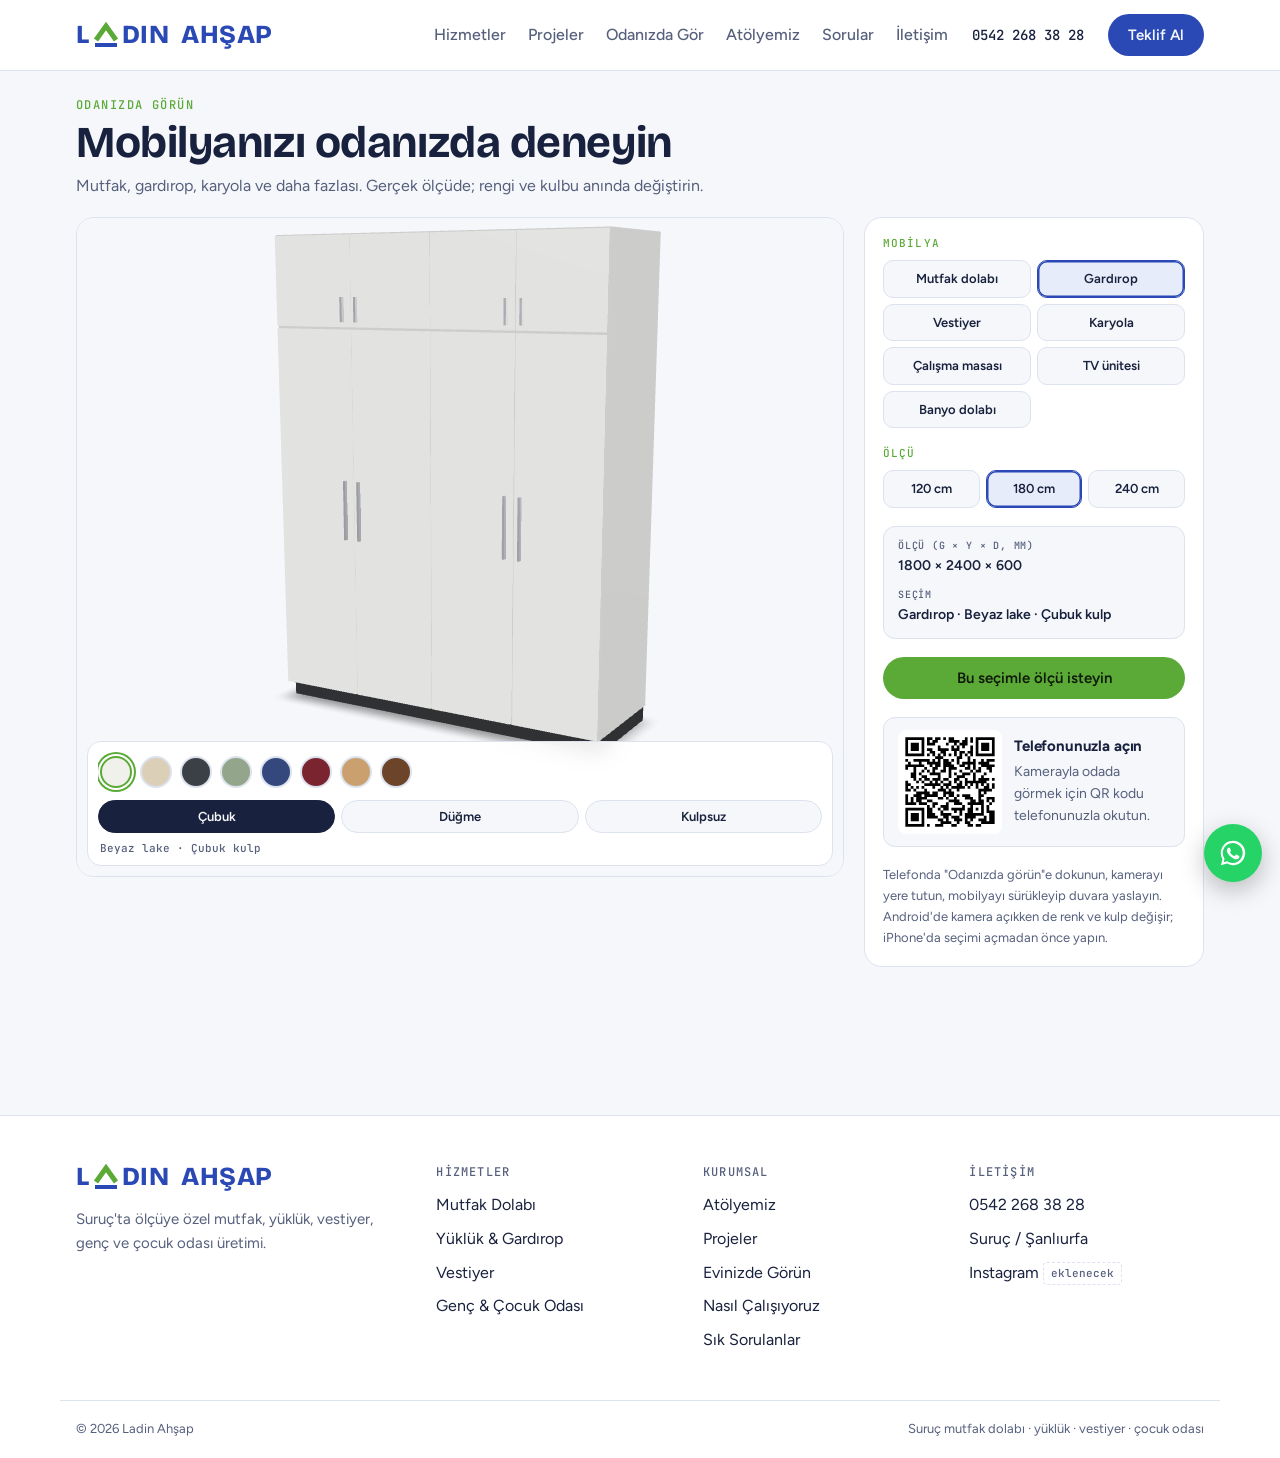
==== commit 02ef8fa4: "Sadeleştirme, Odanızda Gör: 7 ürün, canlı renk/kulp; 3D tasarlayıcı kaldırıldı; mobil konum satırı d" ====
--- a/evinizde-gorun.html
+++ b/evinizde-gorun.html
@@ -4,10 +4,10 @@
 <meta charset="utf-8">
 <meta name="robots" content="noindex, nofollow">
 <meta name="viewport" content="width=device-width, initial-scale=1, viewport-fit=cover">
-<title>Evinizde Görün · Ladin Ahşap Suruç</title>
-<meta name="description" content="Gardırop ve vestiyeri telefon kameranızla gerçek ölçüsünde odanıza yerleştirin. Genişlik ve renk seçin, beğendiğinizi WhatsApp ile gönderin.">
-<meta property="og:title" content="Evinizde Görün · Ladin Ahşap Suruç">
-<meta property="og:description" content="Gardırop ve vestiyeri telefon kameranızla gerçek ölçüsünde odanıza yerleştirin. Genişlik ve renk seçin, beğendiğinizi WhatsApp ile gönderin.">
+<title>Odanızda Görün · Ladin Ahşap Suruç</title>
+<meta name="description" content="Mutfak dolabı, gardırop, vestiyer, karyola, çalışma masası, TV ünitesi ve banyo dolabını telefon kameranızla gerçek ölçüsünde odanıza yerleştirin; rengi ve kulbu anında değiştirin, beğendiğinizi WhatsApp ile gönderin.">
+<meta property="og:title" content="Odanızda Görün · Ladin Ahşap Suruç">
+<meta property="og:description" content="Mutfak dolabı, gardırop, vestiyer, karyola, çalışma masası, TV ünitesi ve banyo dolabını telefon kameranızla gerçek ölçüsünde odanıza yerleştirin; rengi ve kulbu anında değiştirin, beğendiğinizi WhatsApp ile gönderin.">
 <meta property="og:type" content="website">
 <meta property="og:locale" content="tr_TR">
 <link rel="preconnect" href="https://fonts.googleapis.com">
@@ -29,8 +29,7 @@
     <nav id="nav" aria-label="Ana menü">
       <a href="index.html#hizmetler">Hizmetler</a>
       <a href="projeler.html">Projeler</a>
-      <a href="3d-mutfak.html">3D Tasarım</a>
-      <a href="index.html#surec">Nasıl Çalışıyoruz</a>
+      <a href="evinizde-gorun.html">Odanızda Gör</a>
       <a href="index.html#atolye">Atölyemiz</a>
       <a href="index.html#sss">Sorular</a>
       <a href="index.html#iletisim">İletişim</a>
@@ -41,58 +40,41 @@
 </header>
 
 <main>
-  <div class="wrap"><nav class="crumbs" aria-label="Konum"><a href="index.html">Ana sayfa</a><span>/</span><span>Evinizde Görün</span></nav></div>
-  <section class="block" style="padding-top:24px">
+  <section class="arx">
     <div class="wrap">
-      <div class="head">
-        <div><div class="eyebrow">Artırılmış gerçeklik</div><h1 style="font-size:clamp(34px,4.6vw,54px);margin-top:12px">Mobilyanızı odanızda görün</h1></div>
-        <p>Telefonunuzun kamerasını açın, gardırobu ya da vestiyeri gerçek ölçüsünde odanıza yerleştirin. Duvara sığıyor mu, rengi uyuyor mu, siparişten önce görün.</p>
+      <div class="arx-head">
+        <div class="eyebrow">Odanızda görün</div>
+        <h1>Mobilyanızı odanızda deneyin</h1>
+        <p>Mutfak, gardırop, karyola ve daha fazlası. Gerçek ölçüde; rengi ve kulbu anında değiştirin.</p>
       </div>
-      <div class="k3d">
-        <div class="k3d-stage">
-          <model-viewer id="arv" src="modeller/gardirop-1800-beyaz.glb" alt="Gardırop, 1800 mm genişlik, beyaz lake"
+      <div class="arx-grid">
+        <div class="arx-stage">
+          <model-viewer id="arv" alt="Gardırop, 180 cm, beyaz lake"
             ar ar-modes="webxr scene-viewer quick-look" ar-scale="fixed" ar-placement="floor"
-            camera-controls touch-action="pan-y" camera-orbit="35deg 78deg auto" shadow-intensity="1" shadow-softness="0.8"
+            camera-controls touch-action="pan-y" camera-orbit="30deg 80deg auto" shadow-intensity="1" shadow-softness="0.8"
             environment-image="neutral" exposure="1.05" interaction-prompt="none">
             <button slot="ar-button" class="ar-btn" type="button"><svg viewBox="0 0 24 24" fill="none" stroke="currentColor" stroke-width="2" stroke-linecap="round" stroke-linejoin="round" aria-hidden="true"><path d="M3 7V5a2 2 0 0 1 2-2h2M17 3h2a2 2 0 0 1 2 2v2M21 17v2a2 2 0 0 1-2 2h-2M7 21H5a2 2 0 0 1-2-2v-2"/><path d="M12 7l5 3v5l-5 3-5-3v-5z"/></svg>Odanızda görün</button>
+            <div class="arx-dock">
+              <div class="arx-colors" id="ar-color" role="group" aria-label="Kapak rengi"><button type="button" style="--c:#F1F1EC" data-c="beyaz" aria-pressed="true" aria-label="Beyaz lake" title="Beyaz lake"></button><button type="button" style="--c:#DCCFB8" data-c="kasmir" aria-pressed="false" aria-label="Kaşmir" title="Kaşmir"></button><button type="button" style="--c:#3B3F46" data-c="antrasit" aria-pressed="false" aria-label="Antrasit" title="Antrasit"></button><button type="button" style="--c:#93A68B" data-c="adacayi" aria-pressed="false" aria-label="Adaçayı" title="Adaçayı"></button><button type="button" style="--c:#34487E" data-c="gece" aria-pressed="false" aria-label="Gece mavisi" title="Gece mavisi"></button><button type="button" style="--c:#7A2430" data-c="bordo" aria-pressed="false" aria-label="Bordo akrilik" title="Bordo akrilik"></button><button type="button" style="--c:#C9A06E" data-c="mese" aria-pressed="false" aria-label="Meşe" title="Meşe"></button><button type="button" style="--c:#6B4429" data-c="ceviz" aria-pressed="false" aria-label="Ceviz" title="Ceviz"></button></div>
+              <div class="arx-handles" id="ar-handle" role="group" aria-label="Kulp"><button type="button" data-h="cubuk" aria-pressed="true">Çubuk</button><button type="button" data-h="dugme" aria-pressed="false">Düğme</button><button type="button" data-h="yok" aria-pressed="false">Kulpsuz</button></div>
+              <div class="arx-name" id="ar-cname" aria-live="polite">Beyaz lake · Çubuk kulp</div>
+            </div>
           </model-viewer>
-          <span class="k3d-badge">Gerçek ölçü · 1:1</span>
-          <p class="k3d-hint">Sürükleyin: çevir · Tekerlek / iki parmak: yakınlaştır</p>
         </div>
-        <div class="k3d-panel">
-          <div class="k3d-row"><span class="k3d-lbl">1 · Mobilya</span>
-            <div class="seg two" id="ar-product" role="group"><button type="button" data-p="gardirop" aria-pressed="true">Gardırop</button><button type="button" data-p="vestiyer" aria-pressed="false">Vestiyer</button></div>
+        <div class="arx-panel">
+          <div class="k3d-row"><span class="k3d-lbl">Mobilya</span>
+            <div class="seg arx-prod" id="ar-product" role="group" aria-label="Mobilya"></div>
           </div>
-          <div class="k3d-row"><span class="k3d-lbl">2 · Genişlik</span><div class="seg three" id="ar-width" role="group"></div></div>
-          <div class="k3d-row"><span class="k3d-lbl">3 · Renk</span>
-            <div class="k-sw ar-sw" id="ar-color" role="group"><button type="button" class="swatch" style="--c:#F1F1EC" data-c="beyaz" aria-pressed="true" aria-label="Beyaz lake" title="Beyaz lake"></button><button type="button" class="swatch" style="--c:#3B3F46" data-c="antrasit" aria-pressed="false" aria-label="Antrasit lake" title="Antrasit lake"></button><button type="button" class="swatch" style="--c:#C9A06E" data-c="mese" aria-pressed="false" aria-label="Meşe suntalam" title="Meşe suntalam"></button><button type="button" class="swatch" style="--c:#6B4429" data-c="ceviz" aria-pressed="false" aria-label="Ceviz suntalam" title="Ceviz suntalam"></button></div>
-            <span class="k-sel" id="ar-cname">Beyaz lake</span>
-          </div>
-          <div class="k-sum" id="ar-sum" aria-live="polite"></div>
-          <div class="ar-box" id="ar-how" hidden>
-            <h3>Nasıl kullanılır?</h3>
-            <ol><li>"Odanızda görün" butonuna dokunun.</li><li>Telefonu yavaşça yere doğru tutup gezdirin.</li><li>Mobilyayı parmağınızla sürükleyip duvara yaslayın.</li></ol>
-          </div>
+          <div class="k3d-row"><span class="k3d-lbl">Ölçü</span><div class="seg three" id="ar-width" role="group"></div></div>
+          <div class="k-sum arx-sum" id="ar-sum" aria-live="polite"></div>
+          <a class="btn btn-green" id="ar-wa" href="https://wa.me/905422683828?text=" target="_blank" rel="noopener">Bu seçimle ölçü isteyin</a>
           <div class="ar-box ar-desk" id="ar-desk" hidden>
             <div id="ar-qr" aria-label="Bu sayfanın QR kodu"></div>
-            <div><h3>Telefonunuzla açın</h3><p>Kamera özelliği telefonda çalışır. QR kodu telefon kameranızla okutun.</p></div>
+            <div><h3>Telefonunuzla açın</h3><p>Kamerayla odada görmek için QR kodu telefonunuzla okutun.</p></div>
           </div>
-          <p class="ar-fail" id="ar-fail" hidden>Kamera açılamadı. Telefonunuzun artırılmış gerçeklik desteği olmayabilir; modeli yine de ekranda çevirip inceleyebilirsiniz.</p>
-          <a class="btn btn-green" id="ar-wa" href="https://wa.me/905422683828?text=" target="_blank" rel="noopener">Bu ölçüde istiyorum</a>
-          <a class="btn btn-ghost" href="3d-mutfak.html">Mutfağınızı 3D tasarlayın</a>
+          <p class="arx-note">Telefonda "Odanızda görün"e dokunun, kamerayı yere tutun, mobilyayı sürükleyip duvara yaslayın. Android'de kamera açıkken de renk ve kulp değişir; iPhone'da seçimi açmadan önce yapın.</p>
+          <p class="ar-fail" id="ar-fail" hidden>Kamera açılamadı. Telefonunuz bu özelliği desteklemiyor olabilir; modeli ekranda çevirip inceleyebilirsiniz.</p>
         </div>
-      </div>
-    </div>
-  </section>
-
-  <section class="block band">
-    <div class="wrap">
-      <div class="head"><div><div class="eyebrow">Bilmeniz gerekenler</div><h2>Neden işe yarar?</h2></div><p>Modeller gerçek ölçüdedir. Sipariş vereceğiniz mobilya ise keşifte alınan ölçüye göre, odanıza özel üretilir.</p></div>
-      <div class="steps">
-        <div class="step"><span class="n">SIĞIYOR MU</span><h3>Yeri görün</h3><p>Kapı, pencere ve priz arasında mobilyanın kaplayacağı alanı kendi gözünüzle görün.</p></div>
-        <div class="step"><span class="n">RENK</span><h3>Uyumu görün</h3><p>Duvar renginiz ve zemininizle hangi kapak renginin yakıştığını deneyin.</p></div>
-        <div class="step"><span class="n">GÖNDERİN</span><h3>Bize iletin</h3><p>Beğendiğiniz ölçü ve rengi tek dokunuşla WhatsApp'tan gönderin.</p></div>
-        <div class="step"><span class="n">ÖLÇÜ</span><h3>Keşfe gelelim</h3><p>Gerçek ölçüyü alır, iç düzeni sizinle birlikte planlarız.</p></div>
       </div>
     </div>
   </section>
@@ -109,7 +91,7 @@
       <p>Suruç'ta ölçüye özel mutfak, yüklük, vestiyer, genç ve çocuk odası üretimi.</p>
     </div>
     <div><h4>Hizmetler</h4><ul><li><a href="mutfak-dolabi.html">Mutfak Dolabı</a></li><li><a href="yukluk-gardirop.html">Yüklük & Gardırop</a></li><li><a href="vestiyer.html">Vestiyer</a></li><li><a href="genc-cocuk-odasi.html">Genç & Çocuk Odası</a></li></ul></div>
-    <div><h4>Kurumsal</h4><ul><li><a href="index.html#atolye">Atölyemiz</a></li><li><a href="projeler.html">Projeler</a></li><li><a href="3d-mutfak.html">3D Mutfak Tasarlayıcı</a></li><li><a href="evinizde-gorun.html">Evinizde Görün</a></li><li><a href="index.html#surec">Nasıl Çalışıyoruz</a></li><li><a href="index.html#sss">Sık Sorulanlar</a></li></ul></div>
+    <div><h4>Kurumsal</h4><ul><li><a href="index.html#atolye">Atölyemiz</a></li><li><a href="projeler.html">Projeler</a></li><li><a href="evinizde-gorun.html">Evinizde Görün</a></li><li><a href="index.html#surec">Nasıl Çalışıyoruz</a></li><li><a href="index.html#sss">Sık Sorulanlar</a></li></ul></div>
     <div><h4>İletişim</h4><ul><li>0542 268 38 28</li><li>Suruç / Şanlıurfa</li><li>Instagram <span class="draft">eklenecek</span></li></ul></div>
   </div>
   <div class="wrap legal"><span>© 2026 Ladin Ahşap</span><span>Suruç mutfak dolabı · yüklük · vestiyer · çocuk odası</span></div>
--- a/css/site.css
+++ b/css/site.css
@@ -42,9 +42,9 @@
 body::before{content:"";position:fixed;inset:0 0 auto;height:env(safe-area-inset-top,0px);z-index:60;background:var(--surface)}
 header{position:sticky;top:env(safe-area-inset-top,0px);z-index:50;background:color-mix(in srgb,var(--surface) 92%,transparent);backdrop-filter:blur(8px);border-bottom:1px solid var(--line)}
 .bar{display:flex;align-items:center;gap:24px;padding-block:14px}
-nav{display:flex;gap:22px;margin-left:auto}
-nav a{text-decoration:none;font-weight:500;color:var(--muted)}
-nav a:hover{color:var(--ink)}
+#nav{display:flex;gap:22px;margin-left:auto}
+#nav a{text-decoration:none;font-weight:500;color:var(--muted)}
+#nav a:hover{color:var(--ink)}
 .phone{font:500 14px var(--mono);text-decoration:none;white-space:nowrap}
 .menu-btn{display:none;margin-left:auto;background:none;border:1px solid var(--line);border-radius:10px;width:44px;height:44px;cursor:pointer;place-items:center}
 .menu-btn span,.menu-btn span::before,.menu-btn span::after{display:block;width:18px;height:2px;background:var(--ink);position:relative;content:"";transition:transform .2s}
@@ -61,9 +61,9 @@
 @media (max-width:900px){
   .phone,.bar>.btn{display:none}
   .menu-btn{display:grid}
-  nav{display:none;position:absolute;left:0;right:0;top:100%;flex-direction:column;gap:0;background:var(--surface);border-bottom:1px solid var(--line);padding:8px var(--gutter-r) 16px var(--gutter)}
-  nav.open{display:flex}
-  nav a{padding:12px 0;border-bottom:1px solid var(--line);font-size:17px;color:var(--ink)}
+  #nav{display:none;position:absolute;left:0;right:0;top:100%;flex-direction:column;gap:0;background:var(--surface);border-bottom:1px solid var(--line);padding:8px var(--gutter-r) 16px var(--gutter)}
+  #nav.open{display:flex}
+  #nav a{padding:12px 0;border-bottom:1px solid var(--line);font-size:17px;color:var(--ink)}
 }
 
 /* Hero */
@@ -411,56 +411,7 @@
 @media (max-width:860px){.try{grid-template-columns:1fr;gap:32px}}
 @media (prefers-reduced-motion:reduce){.svc .ph img{transition:none}}
 
-/* ---------- 3D Mutfak Tasarlayıcı ---------- */
-.k3d{display:grid;grid-template-columns:minmax(0,1fr) 360px;border:1px solid var(--line);border-radius:18px;overflow:hidden;background:var(--surface)}
-.k3d-stage{position:relative;min-height:600px;background:var(--paper)}
-.k3d-canvas{position:absolute;inset:0}
-.k3d-canvas canvas{display:block;width:100%;height:100%;touch-action:none;cursor:grab}
-.k3d-canvas canvas:active{cursor:grabbing}
-.k3d-fallback{position:absolute;inset:0;display:grid;place-items:center;padding:24px;text-align:center;color:var(--muted)}
-.k3d-views{position:absolute;top:14px;left:14px;display:flex;gap:4px;background:var(--surface);border:1px solid var(--line);border-radius:999px;padding:4px;box-shadow:0 4px 14px rgba(0,0,0,.08)}
-.k3d-views button{border:0;background:transparent;border-radius:999px;padding:7px 14px;font:600 13px var(--body);color:var(--muted);cursor:pointer}
-.k3d-views button[aria-pressed="true"]{background:var(--ink);color:var(--paper)}
-.k3d-hint{position:absolute;left:14px;bottom:14px;font:500 11px var(--mono);color:var(--muted);background:var(--surface);border:1px solid var(--line);border-radius:6px;padding:6px 9px;pointer-events:none}
-.k3d-badge{position:absolute;top:14px;right:14px;font:500 11px var(--mono);color:var(--blue);background:var(--blue-soft);border-radius:6px;padding:6px 9px;pointer-events:none}
-.k3d-panel{padding:22px;border-left:1px solid var(--line);display:flex;flex-direction:column;gap:20px}
-.k3d-row{display:flex;flex-direction:column;gap:10px}
-.k3d-lbl{font:500 11px var(--mono);letter-spacing:.1em;text-transform:uppercase;color:var(--green)}
-.seg{display:grid;grid-template-columns:repeat(4,1fr);gap:6px}
-.seg.three{grid-template-columns:repeat(3,1fr)}
-.seg.two{grid-template-columns:repeat(2,1fr)}
-.seg button{border:1px solid var(--line);background:var(--paper);border-radius:10px;padding:10px 6px;font:600 13px var(--body);color:var(--ink);cursor:pointer;display:flex;flex-direction:column;align-items:center;gap:6px;line-height:1.15}
-.seg button[aria-pressed="true"]{border-color:var(--blue);box-shadow:inset 0 0 0 1.5px var(--blue);background:var(--blue-soft)}
-.seg svg{width:34px;height:26px}
-.seg svg .w{fill:var(--wood);stroke:var(--ink);stroke-width:1.2}
-.seg svg .r{fill:none;stroke:var(--ink);stroke-width:1.2}
-.seg .chip{width:100%;height:16px;border-radius:4px;border:1px solid var(--line)}
-.chip-mermer{background:linear-gradient(115deg,#F4F3F0 0 30%,#C9CACE 31%,#F4F3F0 33% 70%,#D5D6D9 71%,#F4F3F0 73%)}
-.chip-granit{background:radial-gradient(circle at 20% 40%,#6A6B70 1px,transparent 2px) 0 0/6px 6px,#1F2023}
-.chip-mese{background:repeating-linear-gradient(0deg,rgba(120,80,40,.18) 0 1px,transparent 1px 5px),#CFA06B}
-.chip-beton{background:radial-gradient(circle at 30% 60%,rgba(255,255,255,.35) 1px,transparent 2px) 0 0/5px 5px,#9EA0A1}
-.rng{display:flex;justify-content:space-between;font-size:14px}
-.rng output{font:500 13px var(--mono);color:var(--blue);font-variant-numeric:tabular-nums}
-.k3d-row input[type=range]{width:100%;accent-color:var(--blue);margin:2px 0 6px}
-.k-sw{display:flex;flex-wrap:wrap;gap:6px}
-.k-sw .swatch{width:32px;height:32px}
-.k-sel{font-size:13px;color:var(--muted)}
-.k-tog{gap:8px}
-.k-tog label{flex-direction:row;align-items:center;gap:10px;font-size:15px;font-weight:500}
-.k-tog input{width:18px;height:18px;accent-color:var(--blue);padding:0}
-.k-sum{display:grid;grid-template-columns:1fr 1fr;gap:10px 14px;background:var(--paper);border:1px solid var(--line);border-radius:12px;padding:14px}
-.k-sum span{display:block;font:500 10px var(--mono);letter-spacing:.08em;text-transform:uppercase;color:var(--muted)}
-.k-sum b{font-size:14px;font-weight:600}
-.k3d-panel .btn{width:100%}
-@media (max-width:980px){
-  .k3d{grid-template-columns:1fr}
-  .k3d-stage{min-height:0;height:min(72vw,520px)}
-  .k3d-panel{border-left:0;border-top:1px solid var(--line)}
-  .k3d-hint{display:none}
-}
-@media (max-width:520px){.k3d-stage{height:92vw}.k3d-badge{top:auto;bottom:12px;right:12px}}
-
-/* Ana sayfa 3D tanıtım bandı: teknik çizim (blueprint) zemin */
+/* Ana sayfa "Odanızda Gör" tanıtım bandı: teknik çizim (blueprint) zemin */
 .bp{position:relative;color:#E9EEFF;background:#0E1733;overflow:hidden}
 .bp::before{content:"";position:absolute;inset:0;background-image:linear-gradient(rgba(130,160,255,.09) 1px,transparent 1px),linear-gradient(90deg,rgba(130,160,255,.09) 1px,transparent 1px),linear-gradient(rgba(130,160,255,.05) 1px,transparent 1px),linear-gradient(90deg,rgba(130,160,255,.05) 1px,transparent 1px);background-size:80px 80px,80px 80px,16px 16px,16px 16px}
 .bp .wrap{position:relative;display:grid;grid-template-columns:1fr 1.15fr;gap:56px;align-items:center;padding-block:84px}
@@ -478,20 +429,49 @@
 .bp .corner{position:absolute;font:500 11px var(--mono);color:rgba(159,180,255,.6)}
 @media (max-width:900px){.bp .wrap{grid-template-columns:1fr;gap:32px;padding-block:56px}}
 
-@media (max-width:1200px){.bar .phone{display:none}nav{gap:18px}}
-
-/* ---------- Evinizde Görün (AR) ---------- */
-#arv{position:absolute;inset:0;width:100%;height:100%;background:var(--paper);--poster-color:transparent;--progress-bar-color:var(--green)}
-.ar-btn{position:absolute;left:50%;bottom:18px;transform:translateX(-50%);border:0;border-radius:999px;background:var(--green);color:#0E1A08;font:700 16px var(--body);padding:14px 22px;box-shadow:0 10px 24px rgba(0,0,0,.2);cursor:pointer;display:flex;gap:10px;align-items:center;white-space:nowrap}
-.ar-btn svg{width:22px;height:22px}
-.ar-box{background:var(--paper);border:1px solid var(--line);border-radius:12px;padding:14px 16px;font-size:14px}
-.ar-box h3{font:700 15px var(--body);margin-bottom:8px}
-.ar-box ol{margin:0;padding-left:18px;display:grid;gap:6px;color:var(--muted)}
-.ar-desk{display:grid;grid-template-columns:112px 1fr;gap:14px;align-items:center}
+@media (max-width:1200px){.bar .phone{display:none}#nav{gap:18px}}
+
+
+
+.bp .acts{display:flex;gap:12px;flex-wrap:wrap}
+
+/* ---------- Odanızda Gör (AR) ---------- */
+.k3d-row{display:flex;flex-direction:column;gap:10px}
+.k3d-lbl{font:500 11px var(--mono);letter-spacing:.1em;text-transform:uppercase;color:var(--green)}
+.seg{display:grid;grid-template-columns:repeat(4,1fr);gap:6px}
+.seg.three{grid-template-columns:repeat(3,1fr)}
+.seg.two{grid-template-columns:repeat(2,1fr)}
+.seg.arx-prod{grid-template-columns:repeat(auto-fill,minmax(112px,1fr))}
+.seg button{border:1px solid var(--line);background:var(--paper);border-radius:10px;padding:10px 6px;font:600 13px var(--body);color:var(--ink);cursor:pointer;line-height:1.2}
+.seg button[aria-pressed="true"]{border-color:var(--blue);box-shadow:inset 0 0 0 1.5px var(--blue);background:var(--blue-soft)}
+.k-sum{display:grid;gap:10px;background:var(--paper);border:1px solid var(--line);border-radius:12px;padding:12px 14px}
+.k-sum span{display:block;font:500 10px var(--mono);letter-spacing:.08em;text-transform:uppercase;color:var(--muted)}
+.k-sum b{font-size:14px;font-weight:600}
+.arx{padding-block:28px 64px}
+.arx-head{margin-bottom:18px}
+.arx-head h1{font-size:clamp(28px,4vw,44px);margin:8px 0 6px}
+.arx-head p{color:var(--muted)}
+.arx-grid{display:grid;grid-template-columns:minmax(0,1fr) 340px;gap:20px;align-items:start}
+.arx-stage{position:relative;height:min(74vh,660px);border-radius:18px;overflow:hidden;border:1px solid var(--line);background:var(--surface)}
+#arv{width:100%;height:100%;background:var(--paper);--poster-color:transparent;--progress-bar-color:var(--green)}
+.ar-btn{position:absolute;top:12px;right:12px;border:0;border-radius:999px;background:var(--green);color:#0E1A08;font:700 15px var(--body);padding:11px 16px;box-shadow:0 8px 20px rgba(0,0,0,.18);cursor:pointer;display:flex;gap:8px;align-items:center;white-space:nowrap}
+.ar-btn svg{width:20px;height:20px}
+.arx-dock{position:absolute;left:10px;right:10px;bottom:10px;background:color-mix(in srgb,var(--surface) 92%,transparent);backdrop-filter:blur(8px);-webkit-backdrop-filter:blur(8px);border:1px solid var(--line);border-radius:14px;padding:10px;display:flex;flex-direction:column;gap:8px}
+.arx-colors{display:flex;gap:8px;overflow-x:auto;padding:4px 2px;scrollbar-width:none}
+.arx-colors button{flex:none;width:32px;height:32px;border-radius:50%;border:2px solid var(--line);background:var(--c);cursor:pointer;padding:0}
+.arx-colors button[aria-pressed="true"]{border-color:var(--green);box-shadow:0 0 0 2px var(--surface),0 0 0 4px var(--green)}
+.arx-handles{display:flex;gap:6px}
+.arx-handles button{flex:1;border:1px solid var(--line);background:var(--paper);border-radius:999px;padding:8px;font:600 13px var(--body);color:var(--ink);cursor:pointer}
+.arx-handles button[aria-pressed="true"]{background:var(--ink);color:var(--paper);border-color:var(--ink)}
+.arx-name{font:500 11px var(--mono);color:var(--muted);padding-left:2px}
+.arx-panel{display:flex;flex-direction:column;gap:18px;background:var(--surface);border:1px solid var(--line);border-radius:18px;padding:18px}
+.arx-panel .btn{width:100%}
+.arx-note{font-size:13px;color:var(--muted)}
+.ar-box{background:var(--paper);border:1px solid var(--line);border-radius:12px;padding:12px 14px;font-size:14px}
+.ar-box h3{font:700 15px var(--body);margin-bottom:6px}
+.ar-desk{display:grid;grid-template-columns:104px 1fr;gap:12px;align-items:center}
 .ar-desk p{color:var(--muted)}
-#ar-qr{width:112px;height:112px;background:#FFFFFF;border-radius:8px;display:grid;place-items:center;font-size:11px;text-align:center;color:#56607D;padding:6px}
+#ar-qr{width:104px;height:104px;background:#FFFFFF;border-radius:8px;display:grid;place-items:center;font-size:11px;text-align:center;color:#56607D;padding:6px}
 #ar-qr svg{width:100%;height:100%}
-.ar-sw .swatch{width:36px;height:36px}
 .ar-fail{font-size:13px;color:var(--muted)}
-.bp .acts{display:flex;gap:12px;flex-wrap:wrap}
-.bp .btn-ghost{color:#FFFFFF;box-shadow:inset 0 0 0 1.5px rgba(255,255,255,.5)}
+@media (max-width:900px){.arx-grid{grid-template-columns:1fr}.arx-stage{height:66vh;min-height:440px}.arx{padding-block:18px 40px}}
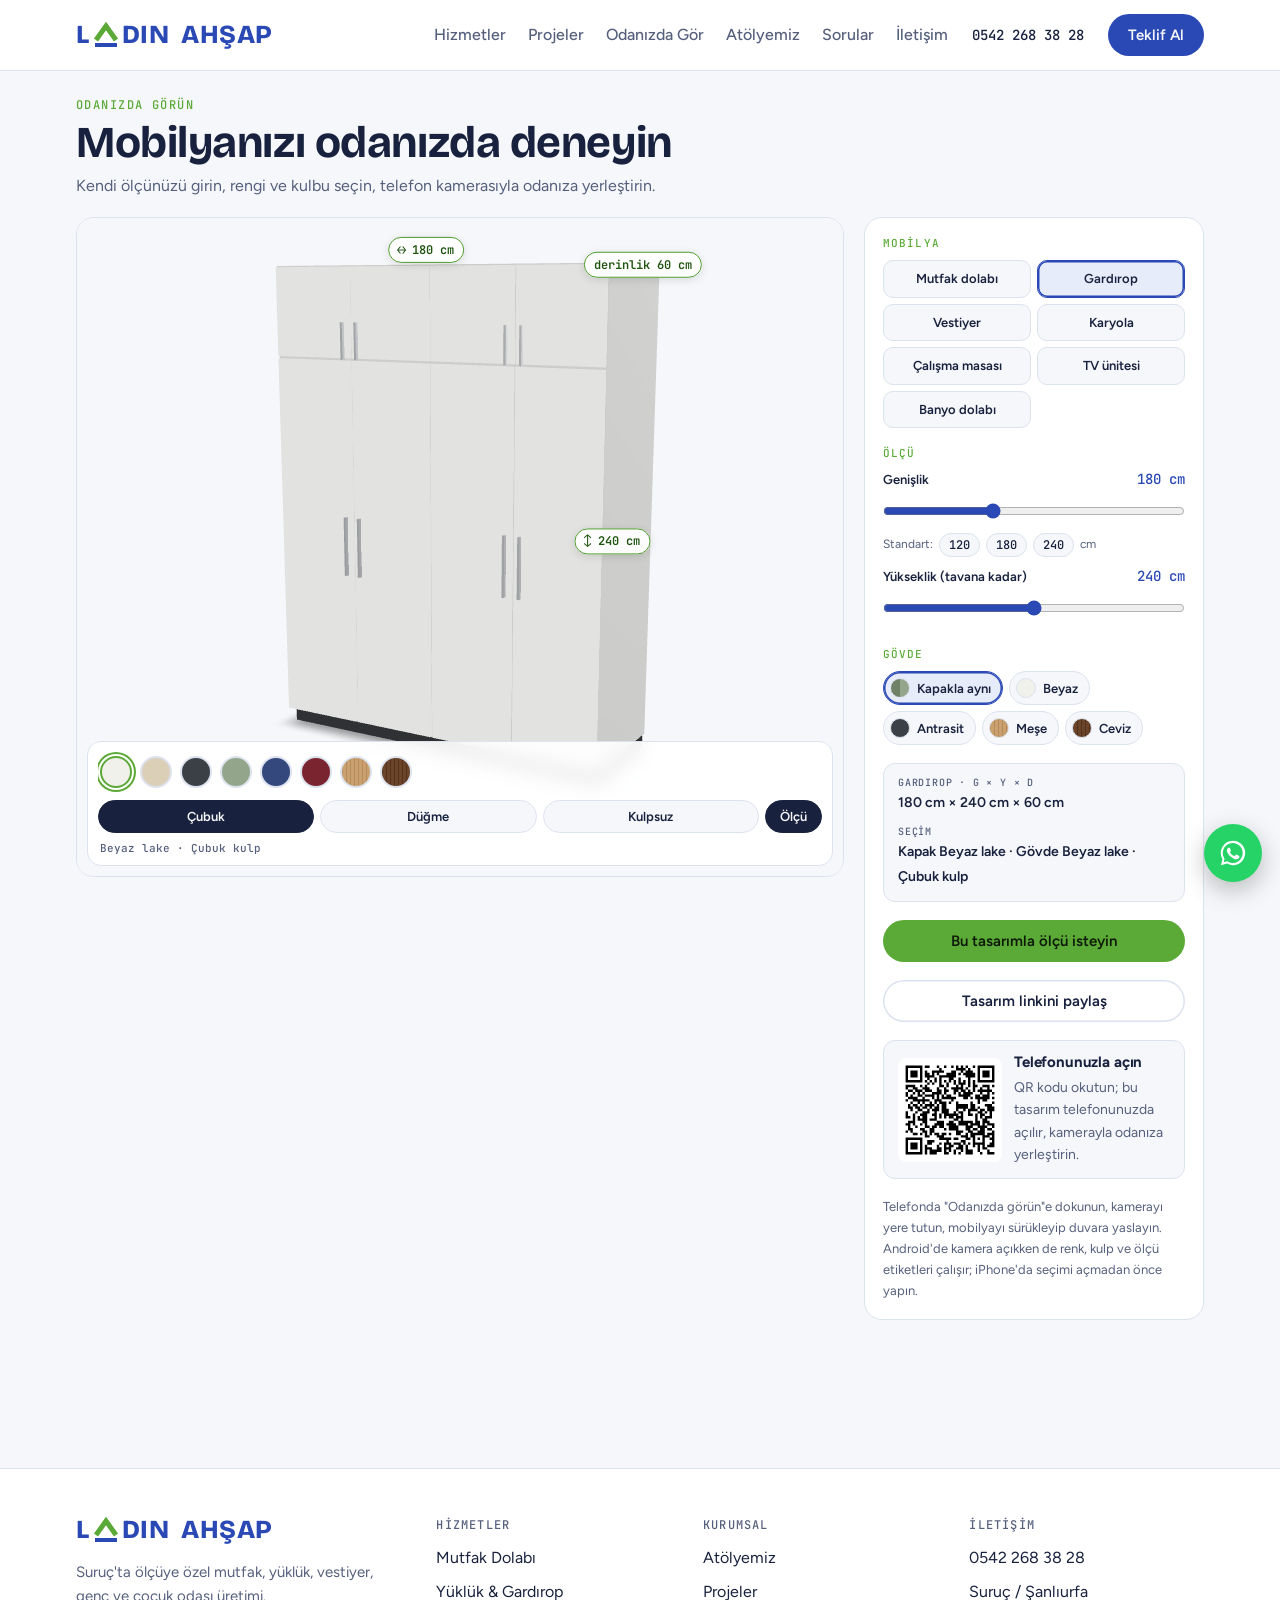
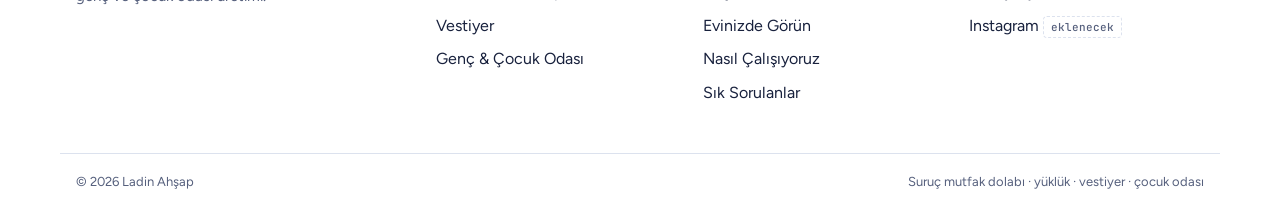
==== commit 39e9156b: "Odanızda Gör: serbest ölçü (tarayıcıda model), ahşap doku, gövde/tezgah rengi, ölçü etiketleri, tasa" ====
--- a/evinizde-gorun.html
+++ b/evinizde-gorun.html
@@ -45,35 +45,47 @@
       <div class="arx-head">
         <div class="eyebrow">Odanızda görün</div>
         <h1>Mobilyanızı odanızda deneyin</h1>
-        <p>Mutfak, gardırop, karyola ve daha fazlası. Gerçek ölçüde; rengi ve kulbu anında değiştirin.</p>
+        <p>Kendi ölçünüzü girin, rengi ve kulbu seçin, telefon kamerasıyla odanıza yerleştirin.</p>
       </div>
       <div class="arx-grid">
         <div class="arx-stage">
-          <model-viewer id="arv" alt="Gardırop, 180 cm, beyaz lake"
+          <model-viewer id="arv" alt="Mobilya modeli"
             ar ar-modes="webxr scene-viewer quick-look" ar-scale="fixed" ar-placement="floor"
-            camera-controls touch-action="pan-y" camera-orbit="30deg 80deg auto" shadow-intensity="1" shadow-softness="0.8"
+            camera-controls touch-action="pan-y" camera-orbit="30deg 78deg 108%" shadow-intensity="1" shadow-softness="0.8"
             environment-image="neutral" exposure="1.05" interaction-prompt="none">
             <button slot="ar-button" class="ar-btn" type="button"><svg viewBox="0 0 24 24" fill="none" stroke="currentColor" stroke-width="2" stroke-linecap="round" stroke-linejoin="round" aria-hidden="true"><path d="M3 7V5a2 2 0 0 1 2-2h2M17 3h2a2 2 0 0 1 2 2v2M21 17v2a2 2 0 0 1-2 2h-2M7 21H5a2 2 0 0 1-2-2v-2"/><path d="M12 7l5 3v5l-5 3-5-3v-5z"/></svg>Odanızda görün</button>
+            <span slot="hotspot-w" class="dim" id="dim-w" data-position="0m 0m 0m" data-normal="0m 0m 1m"></span>
+            <span slot="hotspot-h" class="dim" id="dim-h" data-position="0m 0m 0m" data-normal="1m 0m 0m"></span>
+            <span slot="hotspot-d" class="dim" id="dim-d" data-position="0m 0m 0m" data-normal="1m 0m 0m"></span>
             <div class="arx-dock">
-              <div class="arx-colors" id="ar-color" role="group" aria-label="Kapak rengi"><button type="button" style="--c:#F1F1EC" data-c="beyaz" aria-pressed="true" aria-label="Beyaz lake" title="Beyaz lake"></button><button type="button" style="--c:#DCCFB8" data-c="kasmir" aria-pressed="false" aria-label="Kaşmir" title="Kaşmir"></button><button type="button" style="--c:#3B3F46" data-c="antrasit" aria-pressed="false" aria-label="Antrasit" title="Antrasit"></button><button type="button" style="--c:#93A68B" data-c="adacayi" aria-pressed="false" aria-label="Adaçayı" title="Adaçayı"></button><button type="button" style="--c:#34487E" data-c="gece" aria-pressed="false" aria-label="Gece mavisi" title="Gece mavisi"></button><button type="button" style="--c:#7A2430" data-c="bordo" aria-pressed="false" aria-label="Bordo akrilik" title="Bordo akrilik"></button><button type="button" style="--c:#C9A06E" data-c="mese" aria-pressed="false" aria-label="Meşe" title="Meşe"></button><button type="button" style="--c:#6B4429" data-c="ceviz" aria-pressed="false" aria-label="Ceviz" title="Ceviz"></button></div>
-              <div class="arx-handles" id="ar-handle" role="group" aria-label="Kulp"><button type="button" data-h="cubuk" aria-pressed="true">Çubuk</button><button type="button" data-h="dugme" aria-pressed="false">Düğme</button><button type="button" data-h="yok" aria-pressed="false">Kulpsuz</button></div>
-              <div class="arx-name" id="ar-cname" aria-live="polite">Beyaz lake · Çubuk kulp</div>
+              <div class="arx-colors" id="ar-color" role="group" aria-label="Kapak rengi"><button type="button" style="--c:#F1F1EC" data-c="beyaz" aria-pressed="false" aria-label="Beyaz lake" title="Beyaz lake"></button><button type="button" style="--c:#DCCFB8" data-c="kasmir" aria-pressed="false" aria-label="Kaşmir" title="Kaşmir"></button><button type="button" style="--c:#3B3F46" data-c="antrasit" aria-pressed="false" aria-label="Antrasit" title="Antrasit"></button><button type="button" style="--c:#93A68B" data-c="adacayi" aria-pressed="false" aria-label="Adaçayı" title="Adaçayı"></button><button type="button" style="--c:#34487E" data-c="gece" aria-pressed="false" aria-label="Gece mavisi" title="Gece mavisi"></button><button type="button" style="--c:#7A2430" data-c="bordo" aria-pressed="false" aria-label="Bordo akrilik" title="Bordo akrilik"></button><button type="button" style="--c:repeating-linear-gradient(90deg,rgba(120,80,40,.25) 0 1px,transparent 1px 4px),#C9A06E" data-c="mese" aria-pressed="false" aria-label="Meşe" title="Meşe"></button><button type="button" style="--c:repeating-linear-gradient(90deg,rgba(30,15,5,.35) 0 1px,transparent 1px 4px),#6B4429" data-c="ceviz" aria-pressed="false" aria-label="Ceviz" title="Ceviz"></button></div>
+              <div class="arx-handles" role="group" aria-label="Kulp ve ölçü">
+                <span id="ar-handle" class="arx-hgroup"><button type="button" data-k="cubuk" aria-pressed="false">Çubuk</button><button type="button" data-k="dugme" aria-pressed="false">Düğme</button><button type="button" data-k="yok" aria-pressed="false">Kulpsuz</button></span>
+                <button type="button" id="ar-dims" class="arx-dimbtn" aria-pressed="true" title="Ölçü etiketleri">Ölçü</button>
+              </div>
+              <div class="arx-name" id="ar-cname" aria-live="polite"></div>
             </div>
           </model-viewer>
         </div>
         <div class="arx-panel">
-          <div class="k3d-row"><span class="k3d-lbl">Mobilya</span>
-            <div class="seg arx-prod" id="ar-product" role="group" aria-label="Mobilya"></div>
+          <div class="k3d-row"><span class="k3d-lbl">Mobilya</span><div class="seg arx-prod" id="ar-product" role="group" aria-label="Mobilya"></div></div>
+          <div class="k3d-row">
+            <span class="k3d-lbl">Ölçü</span>
+            <div id="row-w"><div class="rng"><label for="ar-w">Genişlik</label><output id="o-w"></output></div><input type="range" id="ar-w"><div class="arx-presets" id="ar-presets"></div></div>
+            <div id="row-h" hidden><div class="rng"><label for="ar-h">Yükseklik (tavana kadar)</label><output id="o-h"></output></div><input type="range" id="ar-h"></div>
+            <div id="row-size" hidden><div class="seg" role="group" aria-label="Yatak ölçüsü"></div></div>
           </div>
-          <div class="k3d-row"><span class="k3d-lbl">Ölçü</span><div class="seg three" id="ar-width" role="group"></div></div>
+          <div class="k3d-row"><span class="k3d-lbl">Gövde</span><div class="chips" id="ar-body" role="group"><button type="button" data-g="ayni" aria-pressed="false"><i style="background:conic-gradient(#93A68B 0 50%,#6f8268 0)"></i>Kapakla aynı</button><button type="button" data-g="beyaz" aria-pressed="false"><i style="background:#F1F1EC"></i>Beyaz</button><button type="button" data-g="antrasit" aria-pressed="false"><i style="background:#3B3F46"></i>Antrasit</button><button type="button" data-g="mese" aria-pressed="false"><i style="background:repeating-linear-gradient(90deg,rgba(120,80,40,.25) 0 1px,transparent 1px 4px),#C9A06E"></i>Meşe</button><button type="button" data-g="ceviz" aria-pressed="false"><i style="background:repeating-linear-gradient(90deg,rgba(30,15,5,.35) 0 1px,transparent 1px 4px),#6B4429"></i>Ceviz</button></div></div>
+          <div class="k3d-row" id="row-top" hidden><span class="k3d-lbl">Tezgah</span><div class="chips" id="ar-top" role="group"><button type="button" data-t="mermer" aria-pressed="false"><i style="background:#ECEAE6"></i>Mermer</button><button type="button" data-t="granit" aria-pressed="false"><i style="background:#232428"></i>Granit</button><button type="button" data-t="mese" aria-pressed="false"><i style="background:repeating-linear-gradient(90deg,rgba(120,80,40,.25) 0 1px,transparent 1px 4px),#C9A06E"></i>Meşe</button><button type="button" data-t="beton" aria-pressed="false"><i style="background:#9EA0A1"></i>Beton</button></div></div>
           <div class="k-sum arx-sum" id="ar-sum" aria-live="polite"></div>
-          <a class="btn btn-green" id="ar-wa" href="https://wa.me/905422683828?text=" target="_blank" rel="noopener">Bu seçimle ölçü isteyin</a>
+          <a class="btn btn-green" id="ar-wa" href="https://wa.me/905422683828?text=" target="_blank" rel="noopener">Bu tasarımla ölçü isteyin</a>
+          <button type="button" class="btn btn-ghost" id="ar-share">Tasarım linkini paylaş</button>
           <div class="ar-box ar-desk" id="ar-desk" hidden>
-            <div id="ar-qr" aria-label="Bu sayfanın QR kodu"></div>
-            <div><h3>Telefonunuzla açın</h3><p>Kamerayla odada görmek için QR kodu telefonunuzla okutun.</p></div>
+            <div id="ar-qr" aria-label="Bu tasarımın QR kodu"></div>
+            <div><h3>Telefonunuzla açın</h3><p>QR kodu okutun; bu tasarım telefonunuzda açılır, kamerayla odanıza yerleştirin.</p></div>
           </div>
-          <p class="arx-note">Telefonda "Odanızda görün"e dokunun, kamerayı yere tutun, mobilyayı sürükleyip duvara yaslayın. Android'de kamera açıkken de renk ve kulp değişir; iPhone'da seçimi açmadan önce yapın.</p>
-          <p class="ar-fail" id="ar-fail" hidden>Kamera açılamadı. Telefonunuz bu özelliği desteklemiyor olabilir; modeli ekranda çevirip inceleyebilirsiniz.</p>
+          <p class="arx-note">Telefonda "Odanızda görün"e dokunun, kamerayı yere tutun, mobilyayı sürükleyip duvara yaslayın. Android'de kamera açıkken de renk, kulp ve ölçü etiketleri çalışır; iPhone'da seçimi açmadan önce yapın.</p>
+          <p class="ar-fail" id="ar-fail" hidden></p>
         </div>
       </div>
     </div>
@@ -108,6 +120,7 @@
 <script src="js/site.js"></script>
 <script type="module" src="js/vendor/model-viewer.min.js"></script>
 <script src="js/vendor/qrcode.min.js"></script>
+<script src="js/ar-uret.js"></script>
 <script src="js/ar.js"></script>
 </body>
 </html>
--- a/css/site.css
+++ b/css/site.css
@@ -475,3 +475,22 @@
 #ar-qr svg{width:100%;height:100%}
 .ar-fail{font-size:13px;color:var(--muted)}
 @media (max-width:900px){.arx-grid{grid-template-columns:1fr}.arx-stage{height:66vh;min-height:440px}.arx{padding-block:18px 40px}}
+
+/* Odanızda Gör: ölçü, gövde, tezgah, ölçü etiketleri */
+.rng{display:flex;justify-content:space-between;align-items:baseline;font-size:14px;gap:10px}
+.rng output{font:500 14px var(--mono);color:var(--blue);font-variant-numeric:tabular-nums;white-space:nowrap}
+.arx-panel input[type=range]{width:100%;accent-color:var(--blue);margin:6px 0 2px;padding:0;height:28px}
+.arx-presets{font-size:12px;color:var(--muted);display:flex;align-items:center;gap:6px;flex-wrap:wrap}
+.arx-presets button{border:1px solid var(--line);background:var(--paper);border-radius:999px;padding:3px 9px;font:500 12px var(--mono);color:var(--ink);cursor:pointer}
+.chips{display:flex;flex-wrap:wrap;gap:6px}
+.chips button{display:inline-flex;align-items:center;gap:7px;border:1px solid var(--line);background:var(--paper);border-radius:999px;padding:6px 11px 6px 6px;font:600 13px var(--body);color:var(--ink);cursor:pointer}
+.chips button i{width:20px;height:20px;border-radius:50%;border:1px solid var(--line);flex:none}
+.chips button[aria-pressed="true"]{border-color:var(--blue);box-shadow:inset 0 0 0 1.5px var(--blue);background:var(--blue-soft)}
+.arx-hgroup{display:flex;gap:6px;flex:1}
+.arx-hgroup button{flex:1}
+.arx-dimbtn{flex:none !important;padding-inline:14px !important}
+.dim{font:600 12px var(--mono);color:#1E5410;background:rgba(255,255,255,.94);border:1.5px solid #4C9A2A;border-radius:999px;padding:4px 9px;white-space:nowrap;pointer-events:none;box-shadow:0 2px 8px rgba(0,0,0,.12);transform:translateY(-2px)}
+#arv.no-dims .dim{display:none}
+
+[hidden]{display:none !important}
+.dim:empty{display:none}
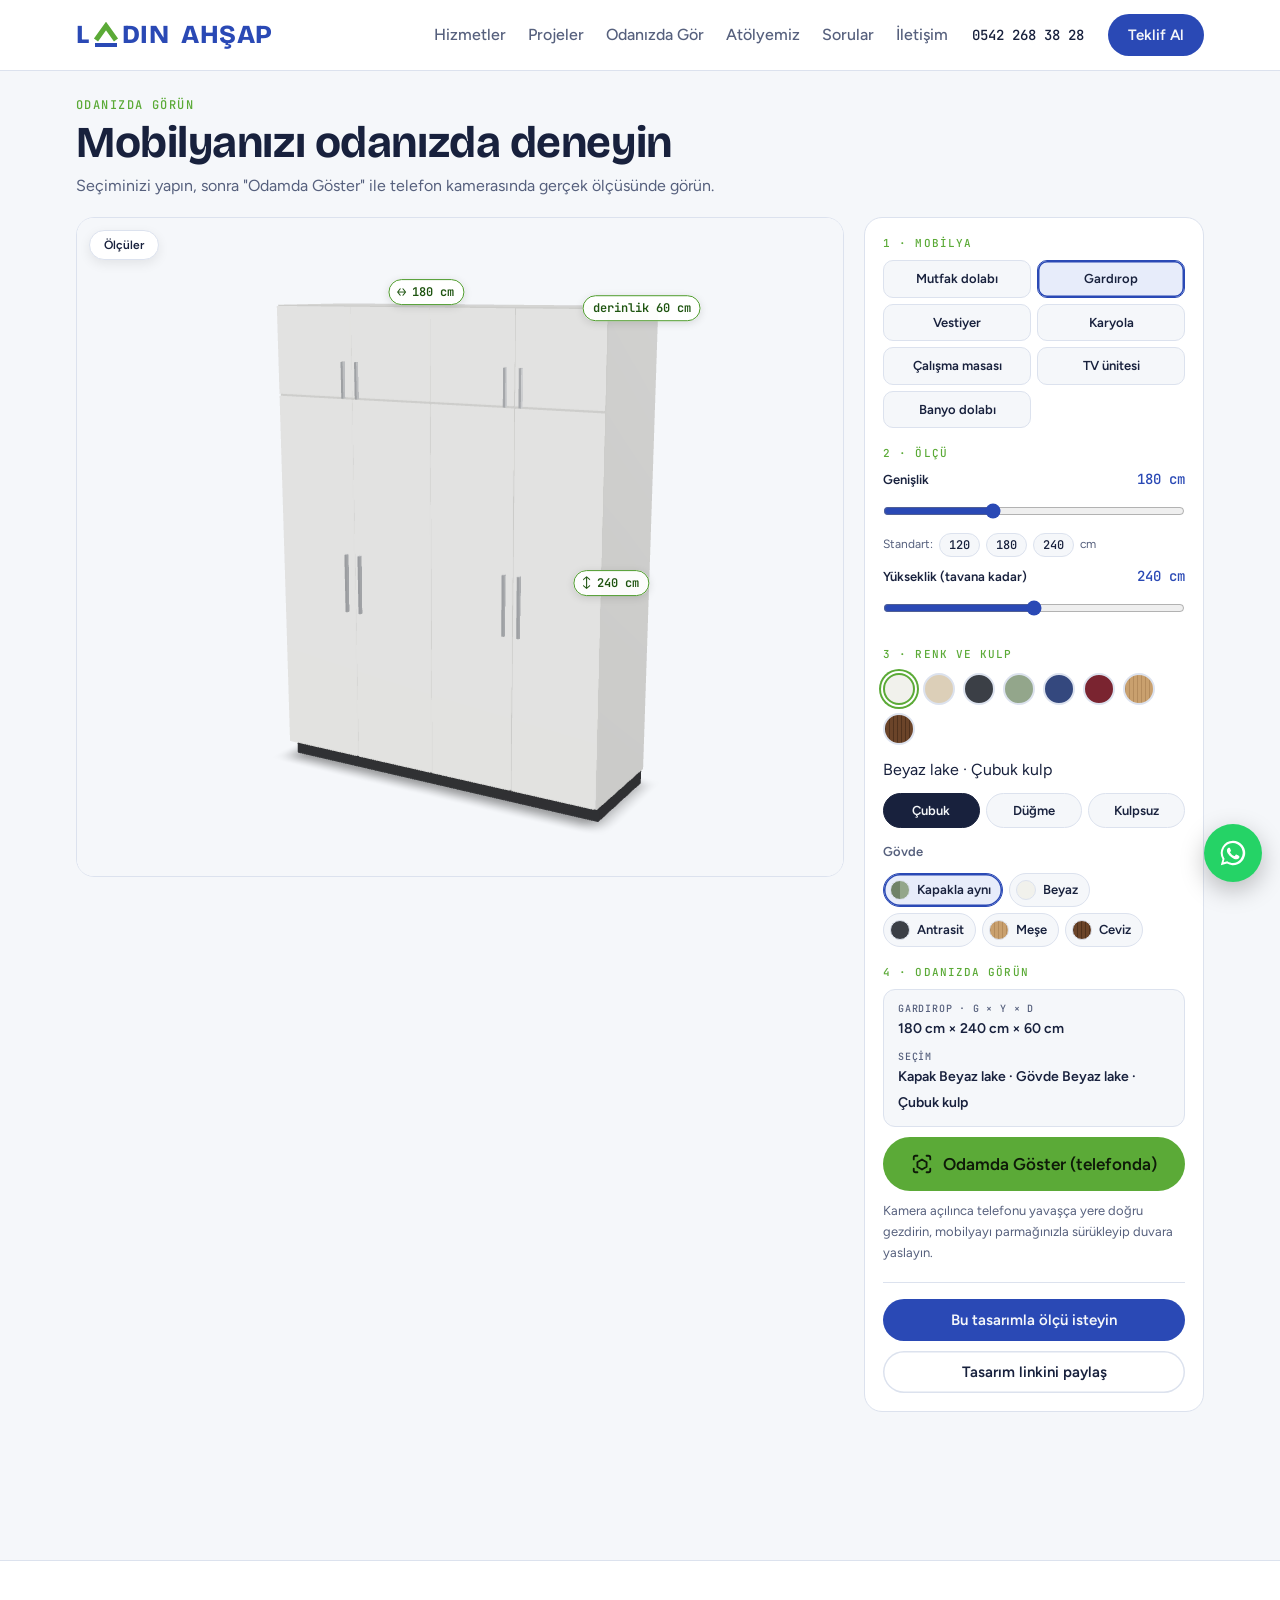
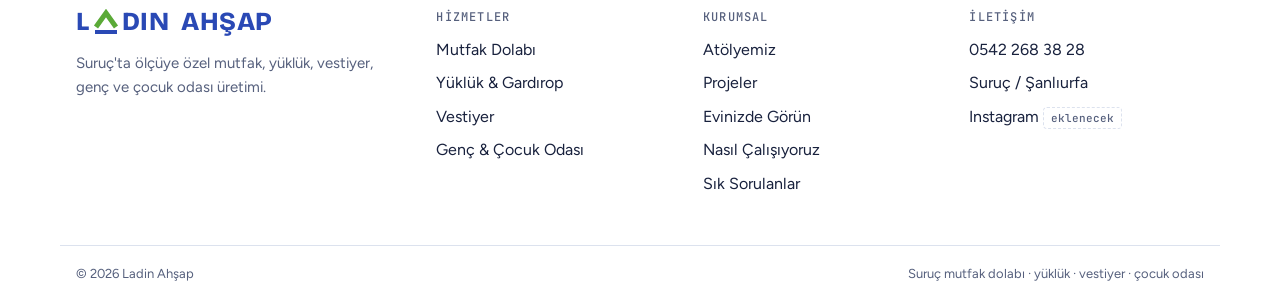
==== commit 7ae53990: "Odanızda Gör: adımlı akış, seçimden sonra Odamda Göster; renk çubuğu yalnızca kamerada" ====
--- a/evinizde-gorun.html
+++ b/evinizde-gorun.html
@@ -45,47 +45,57 @@
       <div class="arx-head">
         <div class="eyebrow">Odanızda görün</div>
         <h1>Mobilyanızı odanızda deneyin</h1>
-        <p>Kendi ölçünüzü girin, rengi ve kulbu seçin, telefon kamerasıyla odanıza yerleştirin.</p>
+        <p>Seçiminizi yapın, sonra "Odamda Göster" ile telefon kamerasında gerçek ölçüsünde görün.</p>
       </div>
       <div class="arx-grid">
         <div class="arx-stage">
           <model-viewer id="arv" alt="Mobilya modeli"
             ar ar-modes="webxr scene-viewer quick-look" ar-scale="fixed" ar-placement="floor"
-            camera-controls touch-action="pan-y" camera-orbit="30deg 78deg 108%" shadow-intensity="1" shadow-softness="0.8"
+            camera-controls touch-action="pan-y" camera-orbit="30deg 78deg 112%" shadow-intensity="1" shadow-softness="0.8"
             environment-image="neutral" exposure="1.05" interaction-prompt="none">
-            <button slot="ar-button" class="ar-btn" type="button"><svg viewBox="0 0 24 24" fill="none" stroke="currentColor" stroke-width="2" stroke-linecap="round" stroke-linejoin="round" aria-hidden="true"><path d="M3 7V5a2 2 0 0 1 2-2h2M17 3h2a2 2 0 0 1 2 2v2M21 17v2a2 2 0 0 1-2 2h-2M7 21H5a2 2 0 0 1-2-2v-2"/><path d="M12 7l5 3v5l-5 3-5-3v-5z"/></svg>Odanızda görün</button>
+            <button slot="ar-button" class="arx-hidden-ar" type="button" tabindex="-1" aria-hidden="true"></button>
             <span slot="hotspot-w" class="dim" id="dim-w" data-position="0m 0m 0m" data-normal="0m 0m 1m"></span>
             <span slot="hotspot-h" class="dim" id="dim-h" data-position="0m 0m 0m" data-normal="1m 0m 0m"></span>
             <span slot="hotspot-d" class="dim" id="dim-d" data-position="0m 0m 0m" data-normal="1m 0m 0m"></span>
-            <div class="arx-dock">
-              <div class="arx-colors" id="ar-color" role="group" aria-label="Kapak rengi"><button type="button" style="--c:#F1F1EC" data-c="beyaz" aria-pressed="false" aria-label="Beyaz lake" title="Beyaz lake"></button><button type="button" style="--c:#DCCFB8" data-c="kasmir" aria-pressed="false" aria-label="Kaşmir" title="Kaşmir"></button><button type="button" style="--c:#3B3F46" data-c="antrasit" aria-pressed="false" aria-label="Antrasit" title="Antrasit"></button><button type="button" style="--c:#93A68B" data-c="adacayi" aria-pressed="false" aria-label="Adaçayı" title="Adaçayı"></button><button type="button" style="--c:#34487E" data-c="gece" aria-pressed="false" aria-label="Gece mavisi" title="Gece mavisi"></button><button type="button" style="--c:#7A2430" data-c="bordo" aria-pressed="false" aria-label="Bordo akrilik" title="Bordo akrilik"></button><button type="button" style="--c:repeating-linear-gradient(90deg,rgba(120,80,40,.25) 0 1px,transparent 1px 4px),#C9A06E" data-c="mese" aria-pressed="false" aria-label="Meşe" title="Meşe"></button><button type="button" style="--c:repeating-linear-gradient(90deg,rgba(30,15,5,.35) 0 1px,transparent 1px 4px),#6B4429" data-c="ceviz" aria-pressed="false" aria-label="Ceviz" title="Ceviz"></button></div>
-              <div class="arx-handles" role="group" aria-label="Kulp ve ölçü">
-                <span id="ar-handle" class="arx-hgroup"><button type="button" data-k="cubuk" aria-pressed="false">Çubuk</button><button type="button" data-k="dugme" aria-pressed="false">Düğme</button><button type="button" data-k="yok" aria-pressed="false">Kulpsuz</button></span>
-                <button type="button" id="ar-dims" class="arx-dimbtn" aria-pressed="true" title="Ölçü etiketleri">Ölçü</button>
-              </div>
-              <div class="arx-name" id="ar-cname" aria-live="polite"></div>
+            <button type="button" id="ar-dims" class="arx-dimbtn" aria-pressed="true">Ölçüler</button>
+            <div class="arx-dock" aria-label="Kamera açıkken renk ve kulp">
+              <div class="arx-colors dock-color" role="group" aria-label="Kapak rengi"><button type="button" style="--c:#F1F1EC" data-c="beyaz" aria-pressed="false" aria-label="Beyaz lake" title="Beyaz lake"></button><button type="button" style="--c:#DCCFB8" data-c="kasmir" aria-pressed="false" aria-label="Kaşmir" title="Kaşmir"></button><button type="button" style="--c:#3B3F46" data-c="antrasit" aria-pressed="false" aria-label="Antrasit" title="Antrasit"></button><button type="button" style="--c:#93A68B" data-c="adacayi" aria-pressed="false" aria-label="Adaçayı" title="Adaçayı"></button><button type="button" style="--c:#34487E" data-c="gece" aria-pressed="false" aria-label="Gece mavisi" title="Gece mavisi"></button><button type="button" style="--c:#7A2430" data-c="bordo" aria-pressed="false" aria-label="Bordo akrilik" title="Bordo akrilik"></button><button type="button" style="--c:repeating-linear-gradient(90deg,rgba(120,80,40,.25) 0 1px,transparent 1px 4px),#C9A06E" data-c="mese" aria-pressed="false" aria-label="Meşe" title="Meşe"></button><button type="button" style="--c:repeating-linear-gradient(90deg,rgba(30,15,5,.35) 0 1px,transparent 1px 4px),#6B4429" data-c="ceviz" aria-pressed="false" aria-label="Ceviz" title="Ceviz"></button></div>
+              <div class="arx-hgroup dock-handle" role="group" aria-label="Kulp"><button type="button" data-k="cubuk" aria-pressed="false">Çubuk</button><button type="button" data-k="dugme" aria-pressed="false">Düğme</button><button type="button" data-k="yok" aria-pressed="false">Kulpsuz</button></div>
             </div>
           </model-viewer>
         </div>
         <div class="arx-panel">
-          <div class="k3d-row"><span class="k3d-lbl">Mobilya</span><div class="seg arx-prod" id="ar-product" role="group" aria-label="Mobilya"></div></div>
+          <div class="k3d-row"><span class="k3d-lbl">1 · Mobilya</span><div class="seg arx-prod" id="ar-product" role="group" aria-label="Mobilya"></div></div>
           <div class="k3d-row">
-            <span class="k3d-lbl">Ölçü</span>
+            <span class="k3d-lbl">2 · Ölçü</span>
             <div id="row-w"><div class="rng"><label for="ar-w">Genişlik</label><output id="o-w"></output></div><input type="range" id="ar-w"><div class="arx-presets" id="ar-presets"></div></div>
             <div id="row-h" hidden><div class="rng"><label for="ar-h">Yükseklik (tavana kadar)</label><output id="o-h"></output></div><input type="range" id="ar-h"></div>
             <div id="row-size" hidden><div class="seg" role="group" aria-label="Yatak ölçüsü"></div></div>
           </div>
-          <div class="k3d-row"><span class="k3d-lbl">Gövde</span><div class="chips" id="ar-body" role="group"><button type="button" data-g="ayni" aria-pressed="false"><i style="background:conic-gradient(#93A68B 0 50%,#6f8268 0)"></i>Kapakla aynı</button><button type="button" data-g="beyaz" aria-pressed="false"><i style="background:#F1F1EC"></i>Beyaz</button><button type="button" data-g="antrasit" aria-pressed="false"><i style="background:#3B3F46"></i>Antrasit</button><button type="button" data-g="mese" aria-pressed="false"><i style="background:repeating-linear-gradient(90deg,rgba(120,80,40,.25) 0 1px,transparent 1px 4px),#C9A06E"></i>Meşe</button><button type="button" data-g="ceviz" aria-pressed="false"><i style="background:repeating-linear-gradient(90deg,rgba(30,15,5,.35) 0 1px,transparent 1px 4px),#6B4429"></i>Ceviz</button></div></div>
-          <div class="k3d-row" id="row-top" hidden><span class="k3d-lbl">Tezgah</span><div class="chips" id="ar-top" role="group"><button type="button" data-t="mermer" aria-pressed="false"><i style="background:#ECEAE6"></i>Mermer</button><button type="button" data-t="granit" aria-pressed="false"><i style="background:#232428"></i>Granit</button><button type="button" data-t="mese" aria-pressed="false"><i style="background:repeating-linear-gradient(90deg,rgba(120,80,40,.25) 0 1px,transparent 1px 4px),#C9A06E"></i>Meşe</button><button type="button" data-t="beton" aria-pressed="false"><i style="background:#9EA0A1"></i>Beton</button></div></div>
-          <div class="k-sum arx-sum" id="ar-sum" aria-live="polite"></div>
-          <a class="btn btn-green" id="ar-wa" href="https://wa.me/905422683828?text=" target="_blank" rel="noopener">Bu tasarımla ölçü isteyin</a>
-          <button type="button" class="btn btn-ghost" id="ar-share">Tasarım linkini paylaş</button>
-          <div class="ar-box ar-desk" id="ar-desk" hidden>
-            <div id="ar-qr" aria-label="Bu tasarımın QR kodu"></div>
-            <div><h3>Telefonunuzla açın</h3><p>QR kodu okutun; bu tasarım telefonunuzda açılır, kamerayla odanıza yerleştirin.</p></div>
+          <div class="k3d-row">
+            <span class="k3d-lbl">3 · Renk ve kulp</span>
+            <div class="arx-colors panel-color" role="group" aria-label="Kapak rengi"><button type="button" style="--c:#F1F1EC" data-c="beyaz" aria-pressed="false" aria-label="Beyaz lake" title="Beyaz lake"></button><button type="button" style="--c:#DCCFB8" data-c="kasmir" aria-pressed="false" aria-label="Kaşmir" title="Kaşmir"></button><button type="button" style="--c:#3B3F46" data-c="antrasit" aria-pressed="false" aria-label="Antrasit" title="Antrasit"></button><button type="button" style="--c:#93A68B" data-c="adacayi" aria-pressed="false" aria-label="Adaçayı" title="Adaçayı"></button><button type="button" style="--c:#34487E" data-c="gece" aria-pressed="false" aria-label="Gece mavisi" title="Gece mavisi"></button><button type="button" style="--c:#7A2430" data-c="bordo" aria-pressed="false" aria-label="Bordo akrilik" title="Bordo akrilik"></button><button type="button" style="--c:repeating-linear-gradient(90deg,rgba(120,80,40,.25) 0 1px,transparent 1px 4px),#C9A06E" data-c="mese" aria-pressed="false" aria-label="Meşe" title="Meşe"></button><button type="button" style="--c:repeating-linear-gradient(90deg,rgba(30,15,5,.35) 0 1px,transparent 1px 4px),#6B4429" data-c="ceviz" aria-pressed="false" aria-label="Ceviz" title="Ceviz"></button></div>
+            <span class="k-sel" id="ar-cname"></span>
+            <div class="arx-hgroup panel-handle" role="group" aria-label="Kulp"><button type="button" data-k="cubuk" aria-pressed="false">Çubuk</button><button type="button" data-k="dugme" aria-pressed="false">Düğme</button><button type="button" data-k="yok" aria-pressed="false">Kulpsuz</button></div>
+            <div class="arx-sub">Gövde</div>
+            <div class="chips" id="ar-body" role="group" aria-label="Gövde rengi"><button type="button" data-g="ayni" aria-pressed="false"><i style="background:conic-gradient(#93A68B 0 50%,#6f8268 0)"></i>Kapakla aynı</button><button type="button" data-g="beyaz" aria-pressed="false"><i style="background:#F1F1EC"></i>Beyaz</button><button type="button" data-g="antrasit" aria-pressed="false"><i style="background:#3B3F46"></i>Antrasit</button><button type="button" data-g="mese" aria-pressed="false"><i style="background:repeating-linear-gradient(90deg,rgba(120,80,40,.25) 0 1px,transparent 1px 4px),#C9A06E"></i>Meşe</button><button type="button" data-g="ceviz" aria-pressed="false"><i style="background:repeating-linear-gradient(90deg,rgba(30,15,5,.35) 0 1px,transparent 1px 4px),#6B4429"></i>Ceviz</button></div>
+            <div id="row-top" hidden><div class="arx-sub">Tezgah</div><div class="chips" id="ar-top" role="group" aria-label="Tezgah"><button type="button" data-t="mermer" aria-pressed="false"><i style="background:#ECEAE6"></i>Mermer</button><button type="button" data-t="granit" aria-pressed="false"><i style="background:#232428"></i>Granit</button><button type="button" data-t="mese" aria-pressed="false"><i style="background:repeating-linear-gradient(90deg,rgba(120,80,40,.25) 0 1px,transparent 1px 4px),#C9A06E"></i>Meşe</button><button type="button" data-t="beton" aria-pressed="false"><i style="background:#9EA0A1"></i>Beton</button></div></div>
           </div>
-          <p class="arx-note">Telefonda "Odanızda görün"e dokunun, kamerayı yere tutun, mobilyayı sürükleyip duvara yaslayın. Android'de kamera açıkken de renk, kulp ve ölçü etiketleri çalışır; iPhone'da seçimi açmadan önce yapın.</p>
-          <p class="ar-fail" id="ar-fail" hidden></p>
+          <div class="k3d-row">
+            <span class="k3d-lbl">4 · Odanızda görün</span>
+            <div class="k-sum arx-sum" id="ar-sum" aria-live="polite"></div>
+            <button type="button" class="btn btn-green arx-go" id="ar-go"><svg viewBox="0 0 24 24" fill="none" stroke="currentColor" stroke-width="2" stroke-linecap="round" stroke-linejoin="round" aria-hidden="true"><path d="M3 7V5a2 2 0 0 1 2-2h2M17 3h2a2 2 0 0 1 2 2v2M21 17v2a2 2 0 0 1-2 2h-2M7 21H5a2 2 0 0 1-2-2v-2"/><path d="M12 7l5 3v5l-5 3-5-3v-5z"/></svg>Odamda Göster</button>
+            <p class="arx-note" id="ar-hint">Kamera açılınca telefonu yavaşça yere doğru gezdirin, mobilyayı parmağınızla sürükleyip duvara yaslayın.</p>
+            <div class="ar-box ar-desk" id="ar-desk" hidden>
+              <div id="ar-qr" aria-label="Bu tasarımın QR kodu"></div>
+              <div><h3>Telefonunuzla açın</h3><p>Kamera telefonda çalışır. QR kodu okutun; bu tasarım telefonunuzda açılır.</p></div>
+            </div>
+            <p class="ar-fail" id="ar-fail" hidden></p>
+          </div>
+          <div class="arx-after" id="ar-after">
+            <a class="btn btn-blue" id="ar-wa" href="https://wa.me/905422683828?text=" target="_blank" rel="noopener">Bu tasarımla ölçü isteyin</a>
+            <button type="button" class="btn btn-ghost" id="ar-share">Tasarım linkini paylaş</button>
+          </div>
         </div>
       </div>
     </div>
--- a/css/site.css
+++ b/css/site.css
@@ -494,3 +494,25 @@
 
 [hidden]{display:none !important}
 .dim:empty{display:none}
+
+/* Odanızda Gör: adımlı akış */
+.arx-hidden-ar{display:none !important}
+#arv .arx-dock{display:none}
+#arv[ar-status="session-started"] .arx-dock,#arv[ar-status="object-placed"] .arx-dock{display:flex}
+.arx-dock .arx-hgroup{display:flex}
+.arx-dimbtn{position:absolute;top:12px;left:12px;border:1px solid var(--line);background:var(--surface);color:var(--ink);border-radius:999px;padding:7px 13px;font:600 12px var(--body);cursor:pointer;box-shadow:0 4px 12px rgba(0,0,0,.08)}
+.arx-dimbtn[aria-pressed="false"]{color:var(--muted);text-decoration:line-through}
+#arv[ar-status="session-started"] .arx-dimbtn,#arv[ar-status="object-placed"] .arx-dimbtn{top:auto;bottom:120px}
+.panel-color{padding:2px 0}
+.arx-sub{font-size:13px;font-weight:600;color:var(--muted);margin-top:4px}
+.arx-go{font-size:17px;padding:16px 20px;gap:10px}
+.arx-go svg{width:22px;height:22px}
+.arx-after{display:flex;flex-direction:column;gap:10px;border-top:1px solid var(--line);padding-top:16px}
+.arx-after.lit{border-top:0;padding:14px;border-radius:14px;background:var(--blue-soft);animation:arxlit 1.2s ease 2}
+@keyframes arxlit{50%{box-shadow:0 0 0 6px color-mix(in srgb,var(--green) 35%,transparent)}}
+@media (prefers-reduced-motion:reduce){.arx-after.lit{animation:none}}
+@media (max-width:900px){.arx-stage{height:56vh;min-height:360px}}
+.arx-hgroup button{flex:1;border:1px solid var(--line);background:var(--paper);border-radius:999px;padding:9px 8px;font:600 13px var(--body);color:var(--ink);cursor:pointer}
+.arx-hgroup button[aria-pressed="true"]{background:var(--ink);color:var(--paper);border-color:var(--ink)}
+.panel-color{flex-wrap:wrap;overflow:visible}
+@media (min-width:901px){.arx-stage{position:sticky;top:calc(84px + env(safe-area-inset-top,0px))}}
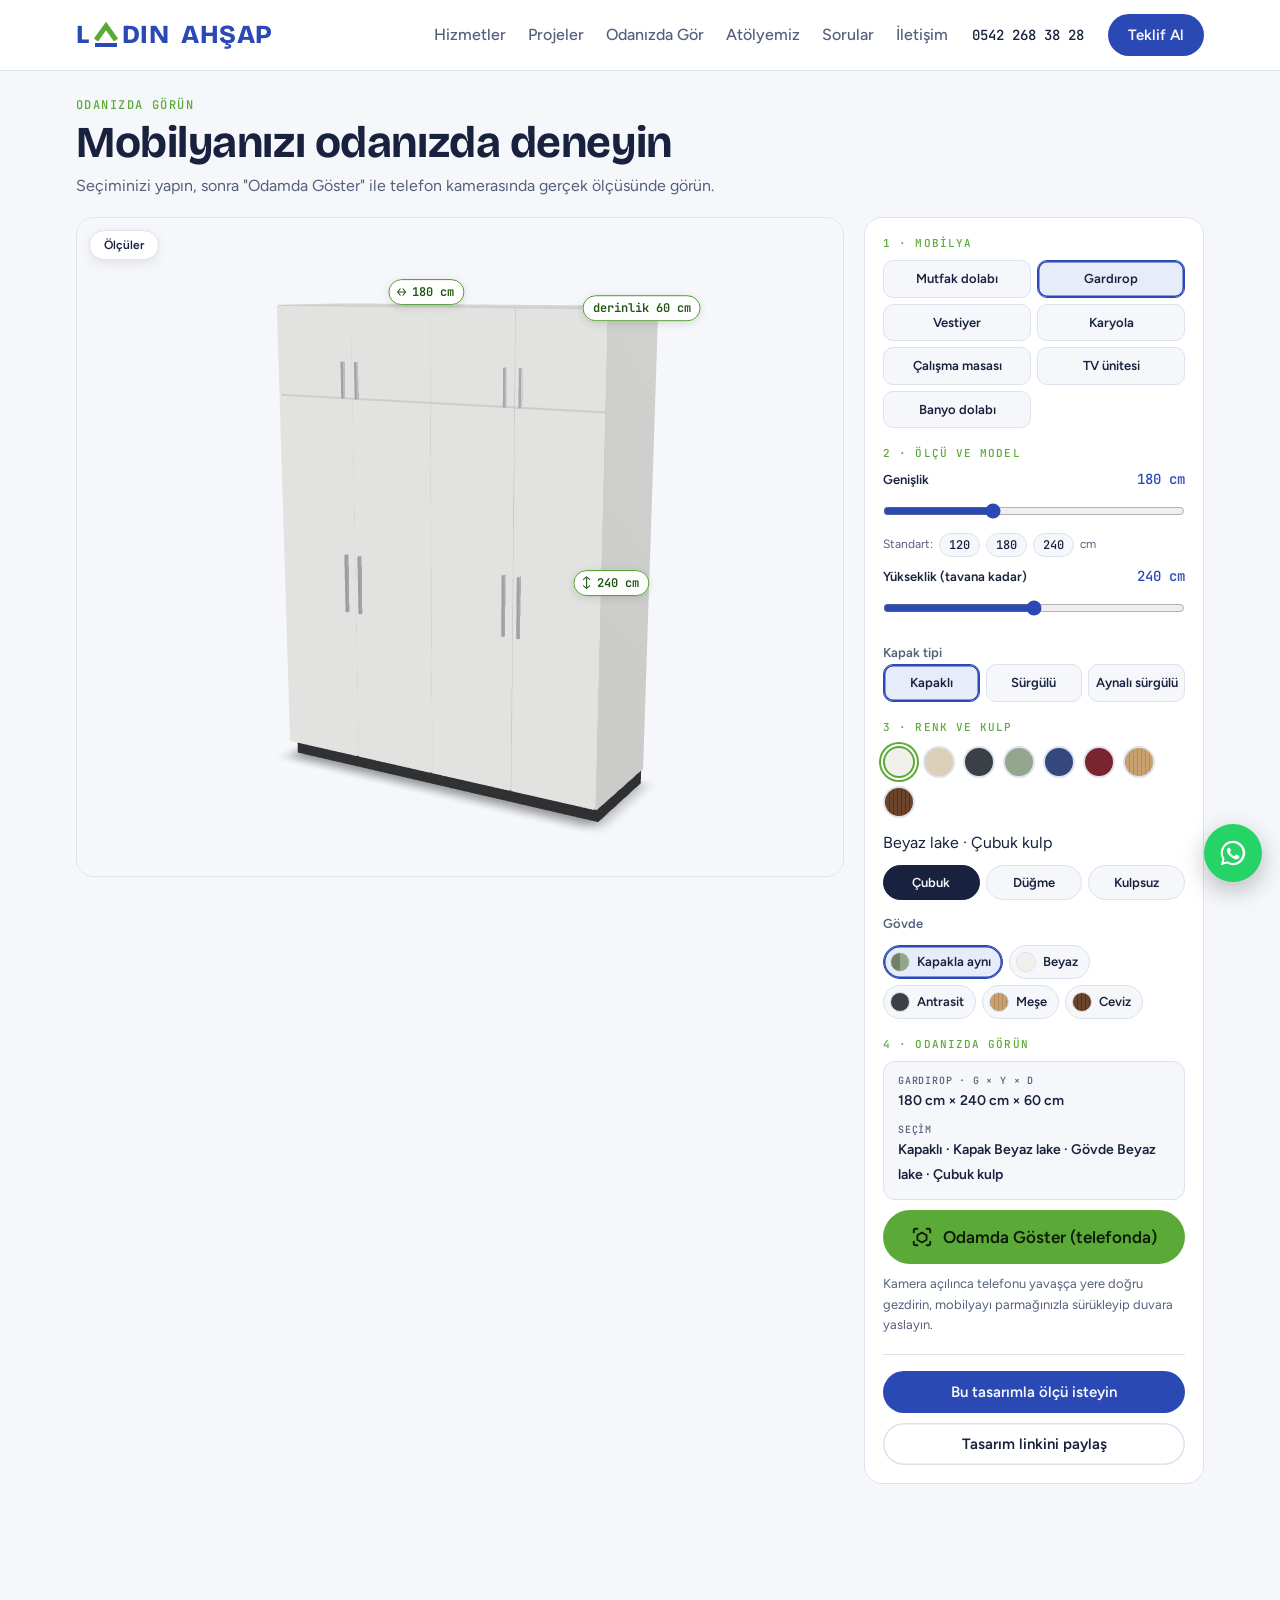
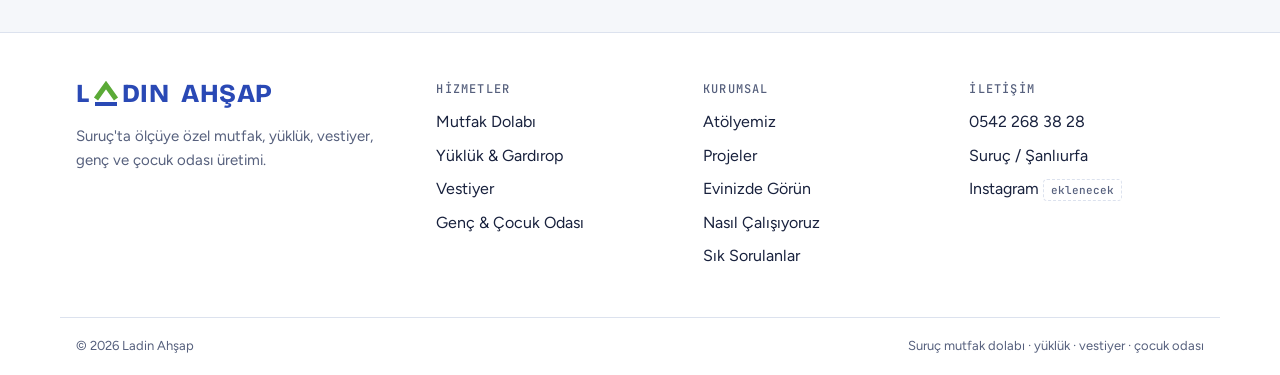
==== commit b49a35ab: "Odanızda Gör: L mutfak, üst dolap seçimi, sürgülü/aynalı gardırop; sayfa içi kamera yoksa Android'de" ====
--- a/evinizde-gorun.html
+++ b/evinizde-gorun.html
@@ -67,10 +67,14 @@
         <div class="arx-panel">
           <div class="k3d-row"><span class="k3d-lbl">1 · Mobilya</span><div class="seg arx-prod" id="ar-product" role="group" aria-label="Mobilya"></div></div>
           <div class="k3d-row">
-            <span class="k3d-lbl">2 · Ölçü</span>
+            <span class="k3d-lbl">2 · Ölçü ve model</span>
             <div id="row-w"><div class="rng"><label for="ar-w">Genişlik</label><output id="o-w"></output></div><input type="range" id="ar-w"><div class="arx-presets" id="ar-presets"></div></div>
             <div id="row-h" hidden><div class="rng"><label for="ar-h">Yükseklik (tavana kadar)</label><output id="o-h"></output></div><input type="range" id="ar-h"></div>
             <div id="row-size" hidden><div class="seg" role="group" aria-label="Yatak ölçüsü"></div></div>
+            <div id="row-mt" hidden><div class="arx-sub">Mutfak tipi</div><div class="seg two" id="ar-mt" role="group" aria-label="Mutfak tipi"><button type="button" data-mt="duz" aria-pressed="true">Düz</button><button type="button" data-mt="l" aria-pressed="false">L (köşe)</button></div></div>
+            <div id="row-side" hidden><div class="rng"><label for="ar-side">Yan duvar</label><output id="o-side"></output></div><input type="range" id="ar-side" min="1500" max="3600" step="50" value="2000"></div>
+            <label id="row-upper" class="arx-check" hidden><input type="checkbox" id="ar-upper" checked> Üst dolaplar</label>
+            <div id="row-door" hidden><div class="arx-sub">Kapak tipi</div><div class="seg three" id="ar-door" role="group" aria-label="Kapak tipi"><button type="button" data-door="kapakli" aria-pressed="true">Kapaklı</button><button type="button" data-door="surgulu" aria-pressed="false">Sürgülü</button><button type="button" data-door="ayna" aria-pressed="false">Aynalı sürgülü</button></div></div>
           </div>
           <div class="k3d-row">
             <span class="k3d-lbl">3 · Renk ve kulp</span>
--- a/css/site.css
+++ b/css/site.css
@@ -516,3 +516,7 @@
 .arx-hgroup button[aria-pressed="true"]{background:var(--ink);color:var(--paper);border-color:var(--ink)}
 .panel-color{flex-wrap:wrap;overflow:visible}
 @media (min-width:901px){.arx-stage{position:sticky;top:calc(84px + env(safe-area-inset-top,0px))}}
+
+.arx-check{display:flex;align-items:center;gap:10px;font-size:15px;font-weight:600;cursor:pointer;margin-top:4px}
+.arx-check input{width:20px;height:20px;accent-color:var(--blue);padding:0}
+.arx-check{flex-direction:row !important}
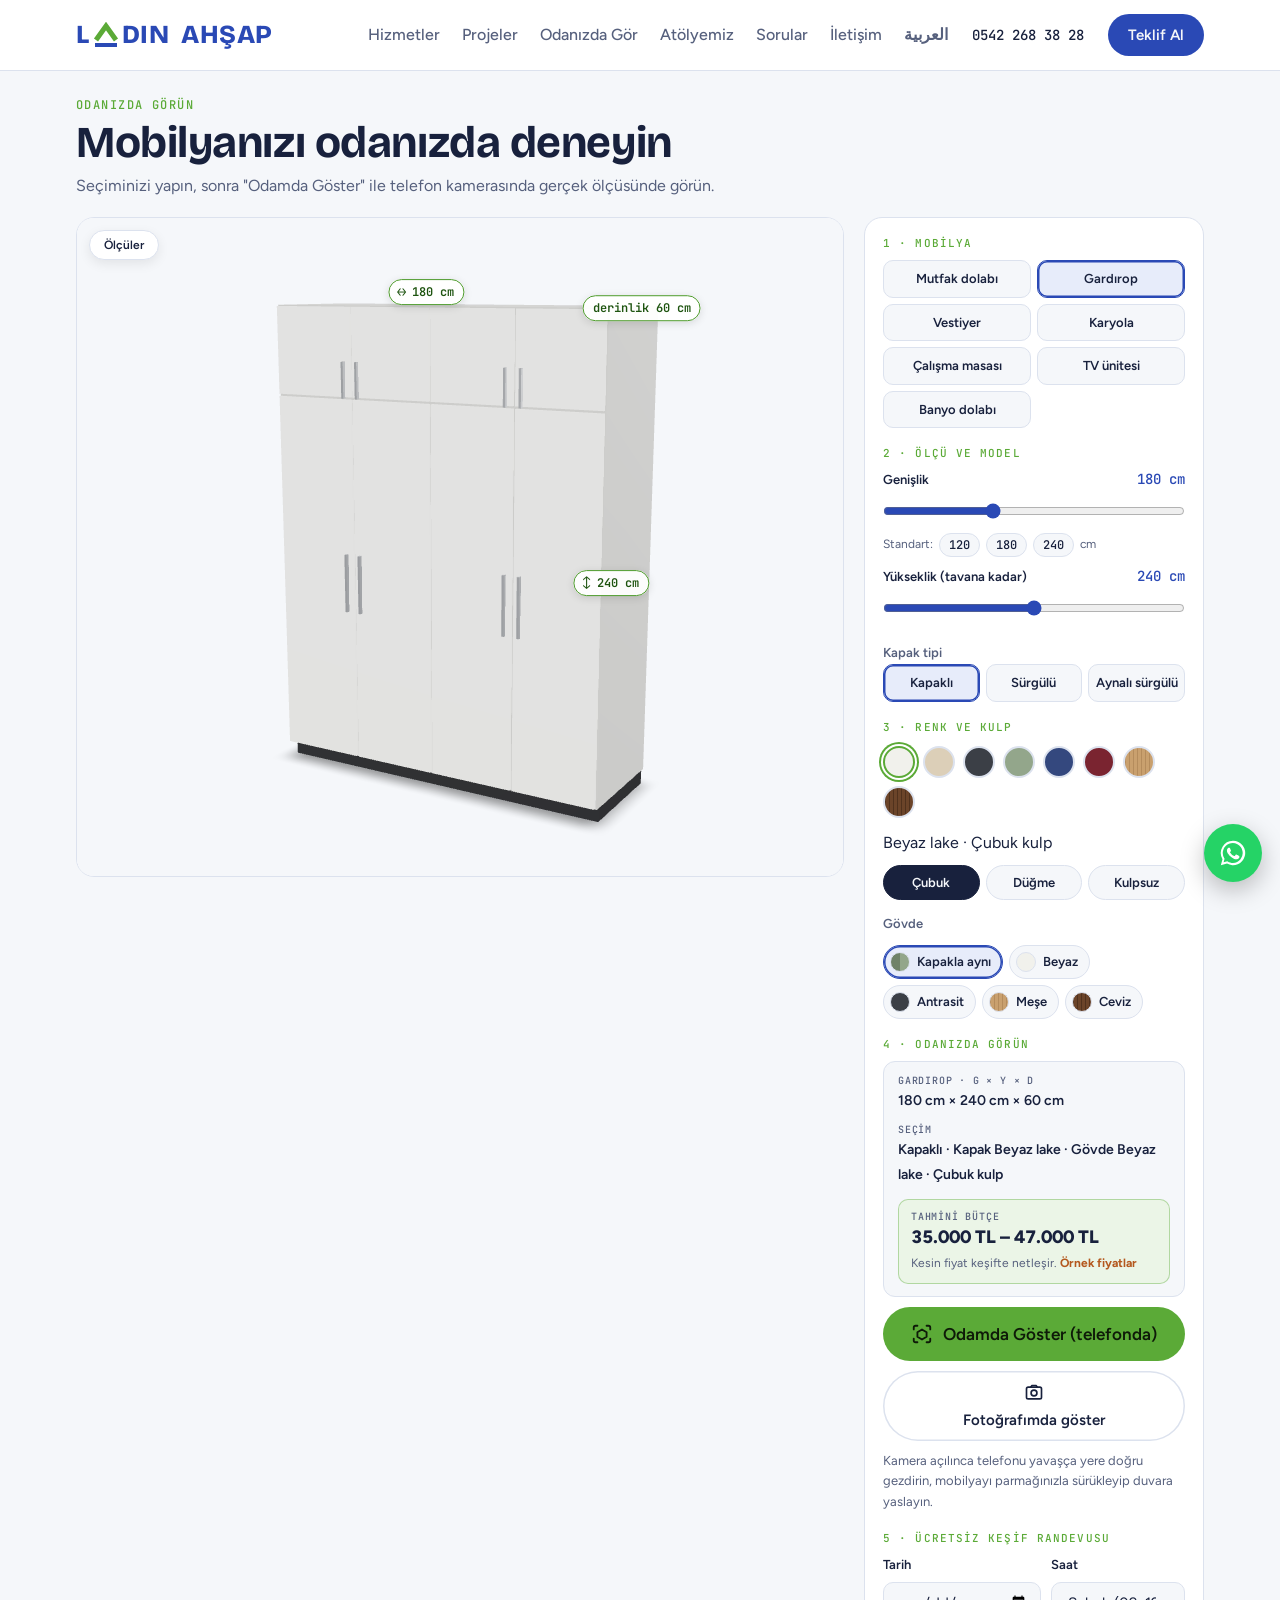
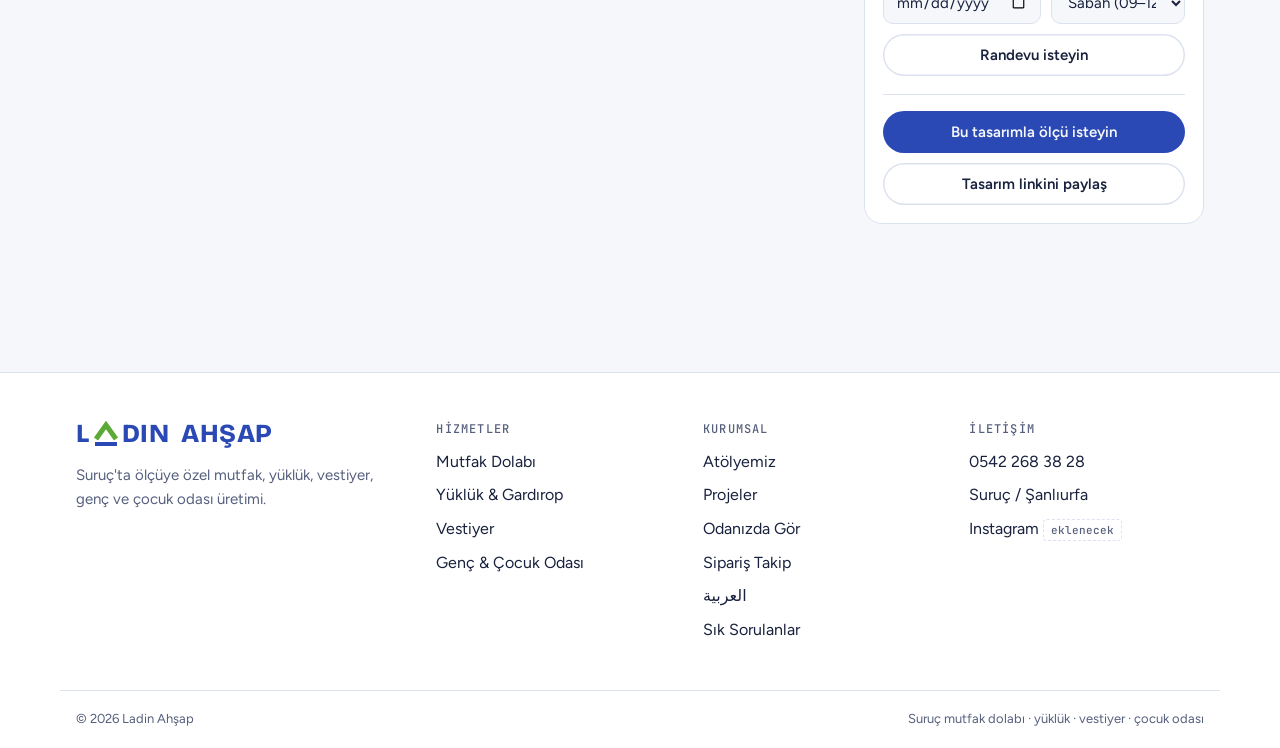
==== commit 0fb20199: "Tahmini bütçe, keşif randevusu, kamerayla ölçme, fotoğrafta görme, sipariş takip, aynısını odamda gö" ====
--- a/evinizde-gorun.html
+++ b/evinizde-gorun.html
@@ -5,9 +5,9 @@
 <meta name="robots" content="noindex, nofollow">
 <meta name="viewport" content="width=device-width, initial-scale=1, viewport-fit=cover">
 <title>Odanızda Görün · Ladin Ahşap Suruç</title>
-<meta name="description" content="Mutfak dolabı, gardırop, vestiyer, karyola, çalışma masası, TV ünitesi ve banyo dolabını telefon kameranızla gerçek ölçüsünde odanıza yerleştirin; rengi ve kulbu anında değiştirin, beğendiğinizi WhatsApp ile gönderin.">
+<meta name="description" content="Mutfak dolabı, gardırop, vestiyer, karyola, çalışma masası, TV ünitesi ve banyo dolabını telefon kameranızla gerçek ölçüsünde odanıza yerleştirin; tahmini bütçeyi görün, keşif randevusu isteyin.">
 <meta property="og:title" content="Odanızda Görün · Ladin Ahşap Suruç">
-<meta property="og:description" content="Mutfak dolabı, gardırop, vestiyer, karyola, çalışma masası, TV ünitesi ve banyo dolabını telefon kameranızla gerçek ölçüsünde odanıza yerleştirin; rengi ve kulbu anında değiştirin, beğendiğinizi WhatsApp ile gönderin.">
+<meta property="og:description" content="Mutfak dolabı, gardırop, vestiyer, karyola, çalışma masası, TV ünitesi ve banyo dolabını telefon kameranızla gerçek ölçüsünde odanıza yerleştirin; tahmini bütçeyi görün, keşif randevusu isteyin.">
 <meta property="og:type" content="website">
 <meta property="og:locale" content="tr_TR">
 <link rel="preconnect" href="https://fonts.googleapis.com">
@@ -33,9 +33,10 @@
       <a href="index.html#atolye">Atölyemiz</a>
       <a href="index.html#sss">Sorular</a>
       <a href="index.html#iletisim">İletişim</a>
+      <a href="odanizda-ar.html" lang="ar" class="lang-link">العربية</a>
     </nav>
     <a class="phone" href="tel:+905422683828">0542 268 38 28</a>
-    <a class="btn btn-blue" href="index.html#iletisim-yukluk">Teklif Al</a>
+    <a class="btn btn-blue" href="index.html#iletisim">Teklif Al</a>
   </div>
 </header>
 
@@ -54,47 +55,62 @@
             camera-controls touch-action="pan-y" camera-orbit="30deg 78deg 112%" shadow-intensity="1" shadow-softness="0.8"
             environment-image="neutral" exposure="1.05" interaction-prompt="none">
             <button slot="ar-button" class="arx-hidden-ar" type="button" tabindex="-1" aria-hidden="true"></button>
-            <span slot="hotspot-w" class="dim" id="dim-w" data-position="0m 0m 0m" data-normal="0m 0m 1m"></span>
-            <span slot="hotspot-h" class="dim" id="dim-h" data-position="0m 0m 0m" data-normal="1m 0m 0m"></span>
+            <span slot="hotspot-w" class="dim" id="dim-w" data-position="0m 0m 0m" data-normal="0m 0m 1m" dir="ltr"></span>
+            <span slot="hotspot-h" class="dim" id="dim-h" data-position="0m 0m 0m" data-normal="1m 0m 0m" dir="ltr"></span>
             <span slot="hotspot-d" class="dim" id="dim-d" data-position="0m 0m 0m" data-normal="1m 0m 0m"></span>
             <button type="button" id="ar-dims" class="arx-dimbtn" aria-pressed="true">Ölçüler</button>
-            <div class="arx-dock" aria-label="Kamera açıkken renk ve kulp">
-              <div class="arx-colors dock-color" role="group" aria-label="Kapak rengi"><button type="button" style="--c:#F1F1EC" data-c="beyaz" aria-pressed="false" aria-label="Beyaz lake" title="Beyaz lake"></button><button type="button" style="--c:#DCCFB8" data-c="kasmir" aria-pressed="false" aria-label="Kaşmir" title="Kaşmir"></button><button type="button" style="--c:#3B3F46" data-c="antrasit" aria-pressed="false" aria-label="Antrasit" title="Antrasit"></button><button type="button" style="--c:#93A68B" data-c="adacayi" aria-pressed="false" aria-label="Adaçayı" title="Adaçayı"></button><button type="button" style="--c:#34487E" data-c="gece" aria-pressed="false" aria-label="Gece mavisi" title="Gece mavisi"></button><button type="button" style="--c:#7A2430" data-c="bordo" aria-pressed="false" aria-label="Bordo akrilik" title="Bordo akrilik"></button><button type="button" style="--c:repeating-linear-gradient(90deg,rgba(120,80,40,.25) 0 1px,transparent 1px 4px),#C9A06E" data-c="mese" aria-pressed="false" aria-label="Meşe" title="Meşe"></button><button type="button" style="--c:repeating-linear-gradient(90deg,rgba(30,15,5,.35) 0 1px,transparent 1px 4px),#6B4429" data-c="ceviz" aria-pressed="false" aria-label="Ceviz" title="Ceviz"></button></div>
-              <div class="arx-hgroup dock-handle" role="group" aria-label="Kulp"><button type="button" data-k="cubuk" aria-pressed="false">Çubuk</button><button type="button" data-k="dugme" aria-pressed="false">Düğme</button><button type="button" data-k="yok" aria-pressed="false">Kulpsuz</button></div>
+            <div class="arx-dock">
+              <div class="arx-colors dock-color" role="group" aria-label="Kapak"><button type="button" style="--c:#F1F1EC" data-c="beyaz" aria-pressed="false" aria-label="Beyaz lake" title="Beyaz lake"></button><button type="button" style="--c:#DCCFB8" data-c="kasmir" aria-pressed="false" aria-label="Kaşmir" title="Kaşmir"></button><button type="button" style="--c:#3B3F46" data-c="antrasit" aria-pressed="false" aria-label="Antrasit" title="Antrasit"></button><button type="button" style="--c:#93A68B" data-c="adacayi" aria-pressed="false" aria-label="Adaçayı" title="Adaçayı"></button><button type="button" style="--c:#34487E" data-c="gece" aria-pressed="false" aria-label="Gece mavisi" title="Gece mavisi"></button><button type="button" style="--c:#7A2430" data-c="bordo" aria-pressed="false" aria-label="Bordo akrilik" title="Bordo akrilik"></button><button type="button" style="--c:repeating-linear-gradient(90deg,rgba(120,80,40,.25) 0 1px,transparent 1px 4px),#C9A06E" data-c="mese" aria-pressed="false" aria-label="Meşe" title="Meşe"></button><button type="button" style="--c:repeating-linear-gradient(90deg,rgba(30,15,5,.35) 0 1px,transparent 1px 4px),#6B4429" data-c="ceviz" aria-pressed="false" aria-label="Ceviz" title="Ceviz"></button></div>
+              <div class="arx-hgroup dock-handle" role="group" aria-label="Kulpsuz"><button type="button" data-k="cubuk" aria-pressed="false">Çubuk</button><button type="button" data-k="dugme" aria-pressed="false">Düğme</button><button type="button" data-k="yok" aria-pressed="false">Kulpsuz</button></div>
             </div>
           </model-viewer>
+          <div class="ph-tools" id="ph-tools" hidden>
+            <p>Odanızın fotoğrafında mobilyayı iki parmakla taşıyıp büyütün. Fotoğrafta ölçek yaklaşıktır.</p>
+            <div><button type="button" class="btn btn-green" id="ph-save">Görüntüyü kaydet</button><button type="button" class="btn btn-ghost" id="ph-clear">Fotoğrafı kaldır</button></div>
+          </div>
         </div>
         <div class="arx-panel">
-          <div class="k3d-row"><span class="k3d-lbl">1 · Mobilya</span><div class="seg arx-prod" id="ar-product" role="group" aria-label="Mobilya"></div></div>
+          <div class="k3d-row"><span class="k3d-lbl">1 · Mobilya</span><div class="seg arx-prod" id="ar-product" role="group"></div></div>
           <div class="k3d-row">
             <span class="k3d-lbl">2 · Ölçü ve model</span>
-            <div id="row-w"><div class="rng"><label for="ar-w">Genişlik</label><output id="o-w"></output></div><input type="range" id="ar-w"><div class="arx-presets" id="ar-presets"></div></div>
-            <div id="row-h" hidden><div class="rng"><label for="ar-h">Yükseklik (tavana kadar)</label><output id="o-h"></output></div><input type="range" id="ar-h"></div>
-            <div id="row-size" hidden><div class="seg" role="group" aria-label="Yatak ölçüsü"></div></div>
-            <div id="row-mt" hidden><div class="arx-sub">Mutfak tipi</div><div class="seg two" id="ar-mt" role="group" aria-label="Mutfak tipi"><button type="button" data-mt="duz" aria-pressed="true">Düz</button><button type="button" data-mt="l" aria-pressed="false">L (köşe)</button></div></div>
-            <div id="row-side" hidden><div class="rng"><label for="ar-side">Yan duvar</label><output id="o-side"></output></div><input type="range" id="ar-side" min="1500" max="3600" step="50" value="2000"></div>
+            <div id="row-w"><div class="rng"><label for="ar-w">Genişlik</label><output id="o-w" dir="ltr"></output></div><input type="range" id="ar-w"><div class="arx-presets" id="ar-presets"></div>
+              <button type="button" class="arx-ms" id="ms-go" hidden><svg viewBox="0 0 24 24" fill="none" stroke="currentColor" stroke-width="2" stroke-linecap="round" aria-hidden="true"><path d="M3 17h18M5 17v-3M9 17v-2M13 17v-3M17 17v-2M21 17v-3M3 8l4-4M3 8l4 4M3 8h18M21 8l-4-4M21 8l-4 4"/></svg>Duvarı kamerayla ölç</button></div>
+            <div id="row-h" hidden><div class="rng"><label for="ar-h">Yükseklik (tavana kadar)</label><output id="o-h" dir="ltr"></output></div><input type="range" id="ar-h"></div>
+            <div id="row-size" hidden><div class="seg" role="group"></div></div>
+            <div id="row-mt" hidden><div class="arx-sub">Mutfak tipi</div><div class="seg two" id="ar-mt" role="group"><button type="button" data-mt="duz" aria-pressed="true">Düz</button><button type="button" data-mt="l" aria-pressed="false">L (köşe)</button></div></div>
+            <div id="row-side" hidden><div class="rng"><label for="ar-side">Yan duvar</label><output id="o-side" dir="ltr"></output></div><input type="range" id="ar-side" min="1500" max="3600" step="50" value="2000"></div>
             <label id="row-upper" class="arx-check" hidden><input type="checkbox" id="ar-upper" checked> Üst dolaplar</label>
-            <div id="row-door" hidden><div class="arx-sub">Kapak tipi</div><div class="seg three" id="ar-door" role="group" aria-label="Kapak tipi"><button type="button" data-door="kapakli" aria-pressed="true">Kapaklı</button><button type="button" data-door="surgulu" aria-pressed="false">Sürgülü</button><button type="button" data-door="ayna" aria-pressed="false">Aynalı sürgülü</button></div></div>
+            <div id="row-door" hidden><div class="arx-sub">Kapak tipi</div><div class="seg three" id="ar-door" role="group"><button type="button" data-door="kapakli" aria-pressed="true">Kapaklı</button><button type="button" data-door="surgulu" aria-pressed="false">Sürgülü</button><button type="button" data-door="ayna" aria-pressed="false">Aynalı sürgülü</button></div></div>
           </div>
           <div class="k3d-row">
             <span class="k3d-lbl">3 · Renk ve kulp</span>
-            <div class="arx-colors panel-color" role="group" aria-label="Kapak rengi"><button type="button" style="--c:#F1F1EC" data-c="beyaz" aria-pressed="false" aria-label="Beyaz lake" title="Beyaz lake"></button><button type="button" style="--c:#DCCFB8" data-c="kasmir" aria-pressed="false" aria-label="Kaşmir" title="Kaşmir"></button><button type="button" style="--c:#3B3F46" data-c="antrasit" aria-pressed="false" aria-label="Antrasit" title="Antrasit"></button><button type="button" style="--c:#93A68B" data-c="adacayi" aria-pressed="false" aria-label="Adaçayı" title="Adaçayı"></button><button type="button" style="--c:#34487E" data-c="gece" aria-pressed="false" aria-label="Gece mavisi" title="Gece mavisi"></button><button type="button" style="--c:#7A2430" data-c="bordo" aria-pressed="false" aria-label="Bordo akrilik" title="Bordo akrilik"></button><button type="button" style="--c:repeating-linear-gradient(90deg,rgba(120,80,40,.25) 0 1px,transparent 1px 4px),#C9A06E" data-c="mese" aria-pressed="false" aria-label="Meşe" title="Meşe"></button><button type="button" style="--c:repeating-linear-gradient(90deg,rgba(30,15,5,.35) 0 1px,transparent 1px 4px),#6B4429" data-c="ceviz" aria-pressed="false" aria-label="Ceviz" title="Ceviz"></button></div>
+            <div class="arx-colors panel-color" role="group" aria-label="Kapak"><button type="button" style="--c:#F1F1EC" data-c="beyaz" aria-pressed="false" aria-label="Beyaz lake" title="Beyaz lake"></button><button type="button" style="--c:#DCCFB8" data-c="kasmir" aria-pressed="false" aria-label="Kaşmir" title="Kaşmir"></button><button type="button" style="--c:#3B3F46" data-c="antrasit" aria-pressed="false" aria-label="Antrasit" title="Antrasit"></button><button type="button" style="--c:#93A68B" data-c="adacayi" aria-pressed="false" aria-label="Adaçayı" title="Adaçayı"></button><button type="button" style="--c:#34487E" data-c="gece" aria-pressed="false" aria-label="Gece mavisi" title="Gece mavisi"></button><button type="button" style="--c:#7A2430" data-c="bordo" aria-pressed="false" aria-label="Bordo akrilik" title="Bordo akrilik"></button><button type="button" style="--c:repeating-linear-gradient(90deg,rgba(120,80,40,.25) 0 1px,transparent 1px 4px),#C9A06E" data-c="mese" aria-pressed="false" aria-label="Meşe" title="Meşe"></button><button type="button" style="--c:repeating-linear-gradient(90deg,rgba(30,15,5,.35) 0 1px,transparent 1px 4px),#6B4429" data-c="ceviz" aria-pressed="false" aria-label="Ceviz" title="Ceviz"></button></div>
             <span class="k-sel" id="ar-cname"></span>
-            <div class="arx-hgroup panel-handle" role="group" aria-label="Kulp"><button type="button" data-k="cubuk" aria-pressed="false">Çubuk</button><button type="button" data-k="dugme" aria-pressed="false">Düğme</button><button type="button" data-k="yok" aria-pressed="false">Kulpsuz</button></div>
+            <div class="arx-hgroup panel-handle" role="group" aria-label="Kulpsuz"><button type="button" data-k="cubuk" aria-pressed="false">Çubuk</button><button type="button" data-k="dugme" aria-pressed="false">Düğme</button><button type="button" data-k="yok" aria-pressed="false">Kulpsuz</button></div>
             <div class="arx-sub">Gövde</div>
-            <div class="chips" id="ar-body" role="group" aria-label="Gövde rengi"><button type="button" data-g="ayni" aria-pressed="false"><i style="background:conic-gradient(#93A68B 0 50%,#6f8268 0)"></i>Kapakla aynı</button><button type="button" data-g="beyaz" aria-pressed="false"><i style="background:#F1F1EC"></i>Beyaz</button><button type="button" data-g="antrasit" aria-pressed="false"><i style="background:#3B3F46"></i>Antrasit</button><button type="button" data-g="mese" aria-pressed="false"><i style="background:repeating-linear-gradient(90deg,rgba(120,80,40,.25) 0 1px,transparent 1px 4px),#C9A06E"></i>Meşe</button><button type="button" data-g="ceviz" aria-pressed="false"><i style="background:repeating-linear-gradient(90deg,rgba(30,15,5,.35) 0 1px,transparent 1px 4px),#6B4429"></i>Ceviz</button></div>
-            <div id="row-top" hidden><div class="arx-sub">Tezgah</div><div class="chips" id="ar-top" role="group" aria-label="Tezgah"><button type="button" data-t="mermer" aria-pressed="false"><i style="background:#ECEAE6"></i>Mermer</button><button type="button" data-t="granit" aria-pressed="false"><i style="background:#232428"></i>Granit</button><button type="button" data-t="mese" aria-pressed="false"><i style="background:repeating-linear-gradient(90deg,rgba(120,80,40,.25) 0 1px,transparent 1px 4px),#C9A06E"></i>Meşe</button><button type="button" data-t="beton" aria-pressed="false"><i style="background:#9EA0A1"></i>Beton</button></div></div>
+            <div class="chips" id="ar-body" role="group"><button type="button" data-g="ayni" aria-pressed="false"><i style="background:conic-gradient(#93A68B 0 50%,#6f8268 0)"></i>Kapakla aynı</button><button type="button" data-g="beyaz" aria-pressed="false"><i style="background:#F1F1EC"></i>Beyaz</button><button type="button" data-g="antrasit" aria-pressed="false"><i style="background:#3B3F46"></i>Antrasit</button><button type="button" data-g="mese" aria-pressed="false"><i style="background:repeating-linear-gradient(90deg,rgba(120,80,40,.25) 0 1px,transparent 1px 4px),#C9A06E"></i>Meşe</button><button type="button" data-g="ceviz" aria-pressed="false"><i style="background:repeating-linear-gradient(90deg,rgba(30,15,5,.35) 0 1px,transparent 1px 4px),#6B4429"></i>Ceviz</button></div>
+            <div id="row-top" hidden><div class="arx-sub">Tezgah</div><div class="chips" id="ar-top" role="group"><button type="button" data-t="mermer" aria-pressed="false"><i style="background:#ECEAE6"></i>Mermer</button><button type="button" data-t="granit" aria-pressed="false"><i style="background:#232428"></i>Granit</button><button type="button" data-t="mese" aria-pressed="false"><i style="background:repeating-linear-gradient(90deg,rgba(120,80,40,.25) 0 1px,transparent 1px 4px),#C9A06E"></i>Meşe</button><button type="button" data-t="beton" aria-pressed="false"><i style="background:#9EA0A1"></i>Beton</button></div></div>
           </div>
           <div class="k3d-row">
             <span class="k3d-lbl">4 · Odanızda görün</span>
             <div class="k-sum arx-sum" id="ar-sum" aria-live="polite"></div>
             <button type="button" class="btn btn-green arx-go" id="ar-go"><svg viewBox="0 0 24 24" fill="none" stroke="currentColor" stroke-width="2" stroke-linecap="round" stroke-linejoin="round" aria-hidden="true"><path d="M3 7V5a2 2 0 0 1 2-2h2M17 3h2a2 2 0 0 1 2 2v2M21 17v2a2 2 0 0 1-2 2h-2M7 21H5a2 2 0 0 1-2-2v-2"/><path d="M12 7l5 3v5l-5 3-5-3v-5z"/></svg>Odamda Göster</button>
-            <p class="arx-note" id="ar-hint">Kamera açılınca telefonu yavaşça yere doğru gezdirin, mobilyayı parmağınızla sürükleyip duvara yaslayın.</p>
+            <label class="btn btn-ghost arx-photo" for="ph-file"><svg viewBox="0 0 24 24" fill="none" stroke="currentColor" stroke-width="2" stroke-linecap="round" stroke-linejoin="round" aria-hidden="true"><rect x="3" y="5" width="18" height="14" rx="2"/><circle cx="12" cy="12" r="3.5"/><path d="M8 5l1.5-2h5L16 5"/></svg>Fotoğrafımda göster</label>
+            <input type="file" id="ph-file" accept="image/*" hidden>
+            <p class="arx-note">Kamera açılınca telefonu yavaşça yere doğru gezdirin, mobilyayı parmağınızla sürükleyip duvara yaslayın.</p>
             <div class="ar-box ar-desk" id="ar-desk" hidden>
-              <div id="ar-qr" aria-label="Bu tasarımın QR kodu"></div>
+              <div id="ar-qr"></div>
               <div><h3>Telefonunuzla açın</h3><p>Kamera telefonda çalışır. QR kodu okutun; bu tasarım telefonunuzda açılır.</p></div>
             </div>
             <p class="ar-fail" id="ar-fail" hidden></p>
+          </div>
+          <div class="k3d-row">
+            <span class="k3d-lbl">5 · Ücretsiz keşif randevusu</span>
+            <div class="arx-ap">
+              <label for="ap-date">Tarih<input type="date" id="ap-date"></label>
+              <label for="ap-slot">Saat<select id="ap-slot"><option value="sabah">Sabah (09–12)</option><option value="ogle">Öğleden sonra (12–15)</option><option value="aksam">Akşamüstü (15–18)</option></select></label>
+            </div>
+            <a class="btn btn-ghost" id="ap-wa" href="https://wa.me/905422683828?text=" target="_blank" rel="noopener">Randevu isteyin</a>
           </div>
           <div class="arx-after" id="ar-after">
             <a class="btn btn-blue" id="ar-wa" href="https://wa.me/905422683828?text=" target="_blank" rel="noopener">Bu tasarımla ölçü isteyin</a>
@@ -104,6 +120,13 @@
       </div>
     </div>
   </section>
+  <div class="ms" id="ms" hidden>
+    <div class="ms-cross" aria-hidden="true"></div>
+    <div class="ms-bar">
+      <p id="ms-text"></p>
+      <div class="ms-acts"><button type="button" id="ms-a">Başlangıç</button><button type="button" id="ms-use" disabled>Kullan</button><button type="button" id="ms-close">Kapat</button></div>
+    </div>
+  </div>
 </main>
 
 <footer>
@@ -117,7 +140,7 @@
       <p>Suruç'ta ölçüye özel mutfak, yüklük, vestiyer, genç ve çocuk odası üretimi.</p>
     </div>
     <div><h4>Hizmetler</h4><ul><li><a href="mutfak-dolabi.html">Mutfak Dolabı</a></li><li><a href="yukluk-gardirop.html">Yüklük & Gardırop</a></li><li><a href="vestiyer.html">Vestiyer</a></li><li><a href="genc-cocuk-odasi.html">Genç & Çocuk Odası</a></li></ul></div>
-    <div><h4>Kurumsal</h4><ul><li><a href="index.html#atolye">Atölyemiz</a></li><li><a href="projeler.html">Projeler</a></li><li><a href="evinizde-gorun.html">Evinizde Görün</a></li><li><a href="index.html#surec">Nasıl Çalışıyoruz</a></li><li><a href="index.html#sss">Sık Sorulanlar</a></li></ul></div>
+    <div><h4>Kurumsal</h4><ul><li><a href="index.html#atolye">Atölyemiz</a></li><li><a href="projeler.html">Projeler</a></li><li><a href="evinizde-gorun.html">Odanızda Gör</a></li><li><a href="siparis-takip.html">Sipariş Takip</a></li><li><a href="index-ar.html" lang="ar">العربية</a></li><li><a href="index.html#sss">Sık Sorulanlar</a></li></ul></div>
     <div><h4>İletişim</h4><ul><li>0542 268 38 28</li><li>Suruç / Şanlıurfa</li><li>Instagram <span class="draft">eklenecek</span></li></ul></div>
   </div>
   <div class="wrap legal"><span>© 2026 Ladin Ahşap</span><span>Suruç mutfak dolabı · yüklük · vestiyer · çocuk odası</span></div>
@@ -134,6 +157,8 @@
 <script src="js/site.js"></script>
 <script type="module" src="js/vendor/model-viewer.min.js"></script>
 <script src="js/vendor/qrcode.min.js"></script>
+<script src="js/fiyatlar.js"></script>
+<script src="js/dil.js"></script>
 <script src="js/ar-uret.js"></script>
 <script src="js/ar.js"></script>
 </body>
--- a/css/site.css
+++ b/css/site.css
@@ -520,3 +520,92 @@
 .arx-check{display:flex;align-items:center;gap:10px;font-size:15px;font-weight:600;cursor:pointer;margin-top:4px}
 .arx-check input{width:20px;height:20px;accent-color:var(--blue);padding:0}
 .arx-check{flex-direction:row !important}
+
+/* ---------- Arapça (sağdan sola) ---------- */
+html[lang="ar"] body{font-family:"Cairo","Segoe UI",Tahoma,sans-serif}
+html[lang="ar"] h1,html[lang="ar"] h2,html[lang="ar"] h3,html[lang="ar"] .hero-card h2{font-family:"Cairo","Segoe UI",Tahoma,sans-serif;letter-spacing:0;line-height:1.25}
+html[lang="ar"] .eyebrow,html[lang="ar"] .k3d-lbl,html[lang="ar"] .foot h4,html[lang="ar"] .k-sum span,html[lang="ar"] .step .n,html[lang="ar"] .step .t{font-family:"Cairo",sans-serif;letter-spacing:0;text-transform:none;font-size:13px;font-weight:700}
+html[lang="ar"] .logo{font-family:var(--display)}
+html[lang="ar"] .hero-photo::before{background:linear-gradient(270deg,rgba(11,15,30,.9) 0%,rgba(11,15,30,.7) 42%,rgba(11,15,30,.2) 100%)}
+html[lang="ar"] .step{border-left:0;border-right:1px solid var(--line)}
+html[lang="ar"] .step:first-child{border-right:0;padding-right:0;padding-left:24px}
+html[lang="ar"] .stock-b{right:auto;left:10px}
+.lang-link{font-family:"Cairo","Segoe UI",Tahoma,sans-serif;font-weight:700 !important}
+
+/* ---------- Odanızda Gör: bütçe, fotoğraf, ölçüm, randevu ---------- */
+.arx-price{background:color-mix(in srgb,var(--green) 12%,var(--surface));border:1px solid color-mix(in srgb,var(--green) 40%,transparent);border-radius:10px;padding:10px 12px;margin-top:2px}
+.arx-price b{font-size:18px;font-weight:800;font-variant-numeric:tabular-nums}
+.arx-price small{display:block;font-size:12px;color:var(--muted);margin-top:2px}
+.arx-price em{font-style:normal;font-weight:700;color:#B4581E}
+.arx-ms{display:inline-flex;align-items:center;gap:8px;margin-top:8px;border:1px dashed var(--blue);background:var(--blue-soft);color:var(--blue);border-radius:999px;padding:8px 14px;font:600 13px var(--body);cursor:pointer}
+.arx-ms svg{width:18px;height:18px}
+.arx-photo{width:100%;cursor:pointer;gap:8px}
+.arx-photo svg{width:20px;height:20px}
+.arx-stage.on-photo{background-size:cover;background-position:center}
+#arv.on-photo{background:transparent}
+.ph-tools{position:absolute;left:10px;right:10px;bottom:10px;background:color-mix(in srgb,var(--surface) 92%,transparent);backdrop-filter:blur(8px);-webkit-backdrop-filter:blur(8px);border:1px solid var(--line);border-radius:14px;padding:10px 12px;display:flex;flex-direction:column;gap:8px;font-size:13px;color:var(--muted)}
+.ph-tools div{display:flex;gap:8px}
+.ph-tools .btn{flex:1;padding:10px 12px;font-size:14px}
+.arx-ap{display:grid;grid-template-columns:1fr 1fr;gap:10px}
+.arx-ap label{font-size:13px}
+.arx-ap input,.arx-ap select{border:1px solid var(--line);background:var(--paper);padding:10px 12px;font-size:15px}
+.ms{position:fixed;inset:0;z-index:9999;display:flex;align-items:center;justify-content:center;background:transparent}
+.ms-cross{width:46px;height:46px;position:relative;opacity:.55}
+.ms-cross::before,.ms-cross::after{content:"";position:absolute;background:#FFFFFF;box-shadow:0 0 0 1.5px rgba(0,0,0,.45)}
+.ms-cross::before{left:50%;top:0;bottom:0;width:3px;transform:translateX(-50%)}
+.ms-cross::after{top:50%;left:0;right:0;height:3px;transform:translateY(-50%)}
+.ms.hit .ms-cross{opacity:1}
+.ms.hit .ms-cross::before,.ms.hit .ms-cross::after{background:#7CE05A}
+.ms-bar{position:absolute;left:12px;right:12px;bottom:calc(16px + env(safe-area-inset-bottom,0px));background:rgba(15,20,36,.88);color:#FFFFFF;border-radius:16px;padding:14px;display:flex;flex-direction:column;gap:10px}
+.ms-bar p{font-size:15px;line-height:1.4}
+.ms-acts{display:flex;gap:8px}
+.ms-acts button{flex:1;border:0;border-radius:999px;padding:12px 8px;font:700 15px var(--body);background:rgba(255,255,255,.16);color:#FFFFFF;cursor:pointer}
+.ms-acts #ms-use{background:#5BAA37;color:#0E1A08}
+.ms-acts button:disabled{opacity:.4}
+
+/* ---------- "Aynısını odamda gör" ---------- */
+.proj .tag .sub{display:block}
+.proj .tag .same{display:inline-block;margin-top:6px;font:600 12px var(--body);color:#9FE07F;text-decoration:none}
+.proj .tag .same:hover{text-decoration:underline}
+.lb-same{display:inline-block;margin-top:6px;color:#9FE07F;font-weight:600;text-decoration:none}
+
+/* ---------- Sipariş takip ---------- */
+.st-grid{display:grid;grid-template-columns:1fr 1fr;gap:48px;align-items:start}
+.st-grid>*{min-width:0}
+.st-lead{color:var(--muted);max-width:32em}
+.st-form{display:grid;grid-template-columns:1fr 1fr;gap:12px;margin-top:22px;background:var(--surface);border:1px solid var(--line);border-radius:16px;padding:18px}
+.st-form label{font-size:13px}
+.st-form input{border:1px solid var(--line);background:var(--paper);font:500 16px var(--mono);letter-spacing:.04em}
+.st-form .btn,.st-form .err{grid-column:1/-1}
+.st-form .err{color:#B42318}
+.st-demo{margin-top:12px;font-size:13px;color:var(--muted)}
+.st-card{background:var(--surface);border:1px solid var(--line);border-radius:18px;padding:22px;display:flex;flex-direction:column;gap:14px}
+.st-top{display:flex;flex-direction:column;gap:4px}
+.st-kod{font:500 12px var(--mono);color:var(--green);letter-spacing:.08em}
+.st-top b{font-size:20px}
+.st-steps{list-style:none;margin:0;padding:0;display:grid;gap:0;counter-reset:st}
+.st-steps li{position:relative;padding:10px 0 10px 38px;color:var(--muted);counter-increment:st}
+.st-steps li::before{content:counter(st);position:absolute;left:0;top:8px;width:26px;height:26px;border-radius:50%;display:grid;place-items:center;font:600 12px var(--mono);background:var(--paper);border:1.5px solid var(--line);color:var(--muted)}
+.st-steps li:not(:last-child)::after{content:"";position:absolute;left:12.5px;top:36px;bottom:-8px;width:1.5px;background:var(--line)}
+.st-steps li.done{color:var(--ink)}
+.st-steps li.done::before{content:"✓";background:var(--green);border-color:var(--green);color:#0E1A08}
+.st-steps li.now{color:var(--ink);font-weight:700}
+.st-steps li.now::before{background:var(--blue);border-color:var(--blue);color:var(--paper)}
+.st-steps li em{font-style:normal;font:600 11px var(--mono);color:var(--blue);background:var(--blue-soft);padding:2px 6px;border-radius:4px;margin-left:6px}
+.st-eta b{font-weight:700}
+.st-note{background:var(--paper);border-radius:10px;padding:10px 12px;font-size:14px}
+.st-upd{font-size:12px;color:var(--muted)}
+.st-empty{background:var(--surface);border:1px dashed var(--line);border-radius:18px;padding:22px;opacity:.6}
+@media (max-width:860px){.st-grid{grid-template-columns:1fr;gap:28px}.st-form{grid-template-columns:1fr}}
+
+/* ---------- Ödeme ve garanti ---------- */
+.pay{display:grid;grid-template-columns:repeat(4,1fr);gap:16px}
+.pay-item{background:var(--surface);border:1px solid var(--line);border-radius:14px;padding:18px;display:flex;flex-direction:column;gap:6px}
+.pay-ic{width:38px;height:38px;border-radius:10px;display:grid;place-items:center;background:var(--blue-soft);color:var(--blue);font:700 18px var(--body);margin-bottom:6px}
+.pay-item h3{font-size:18px}
+.pay-item p{color:var(--muted);font-size:15px}
+.pay-item b{color:var(--ink)}
+.pay-more{margin-top:18px;color:var(--muted);font-size:15px}
+.pay-more a{color:var(--blue);font-weight:600}
+@media (max-width:980px){.pay{grid-template-columns:1fr 1fr}}
+@media (max-width:520px){.pay{grid-template-columns:1fr}}
